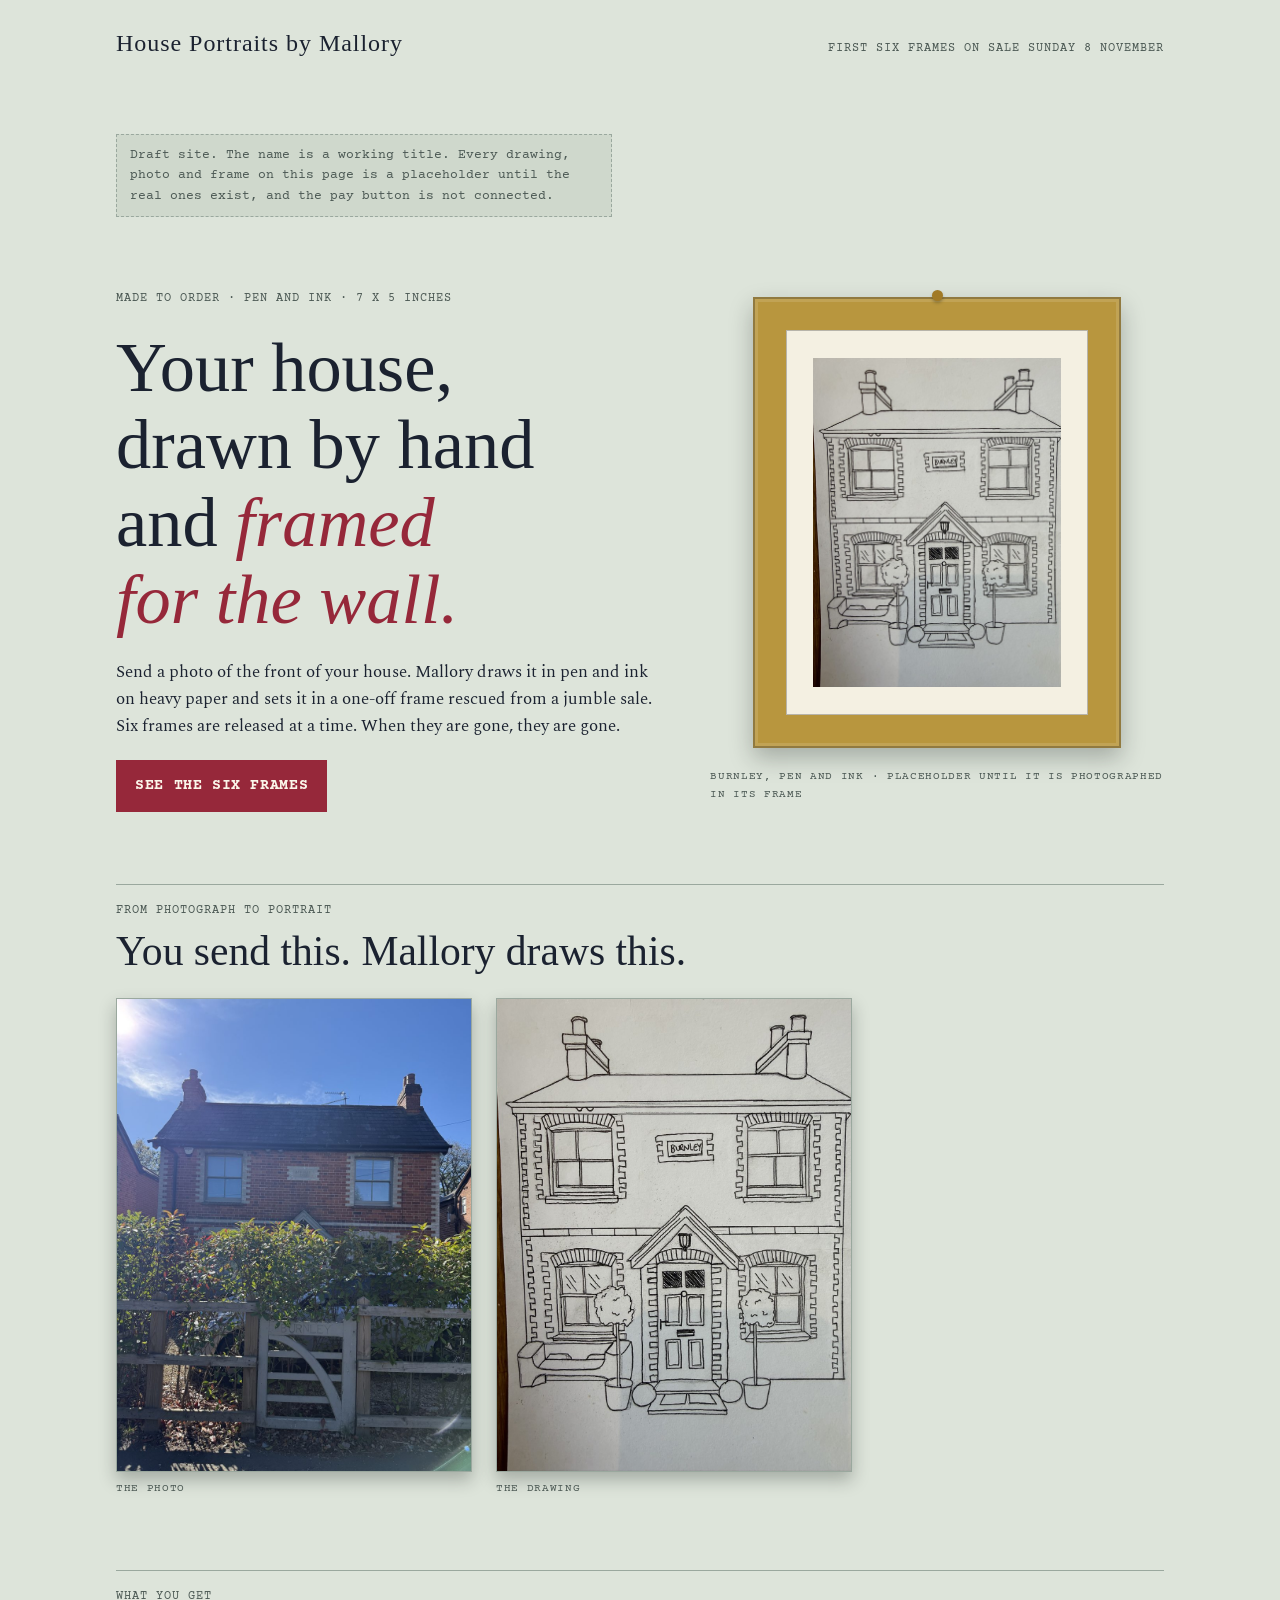
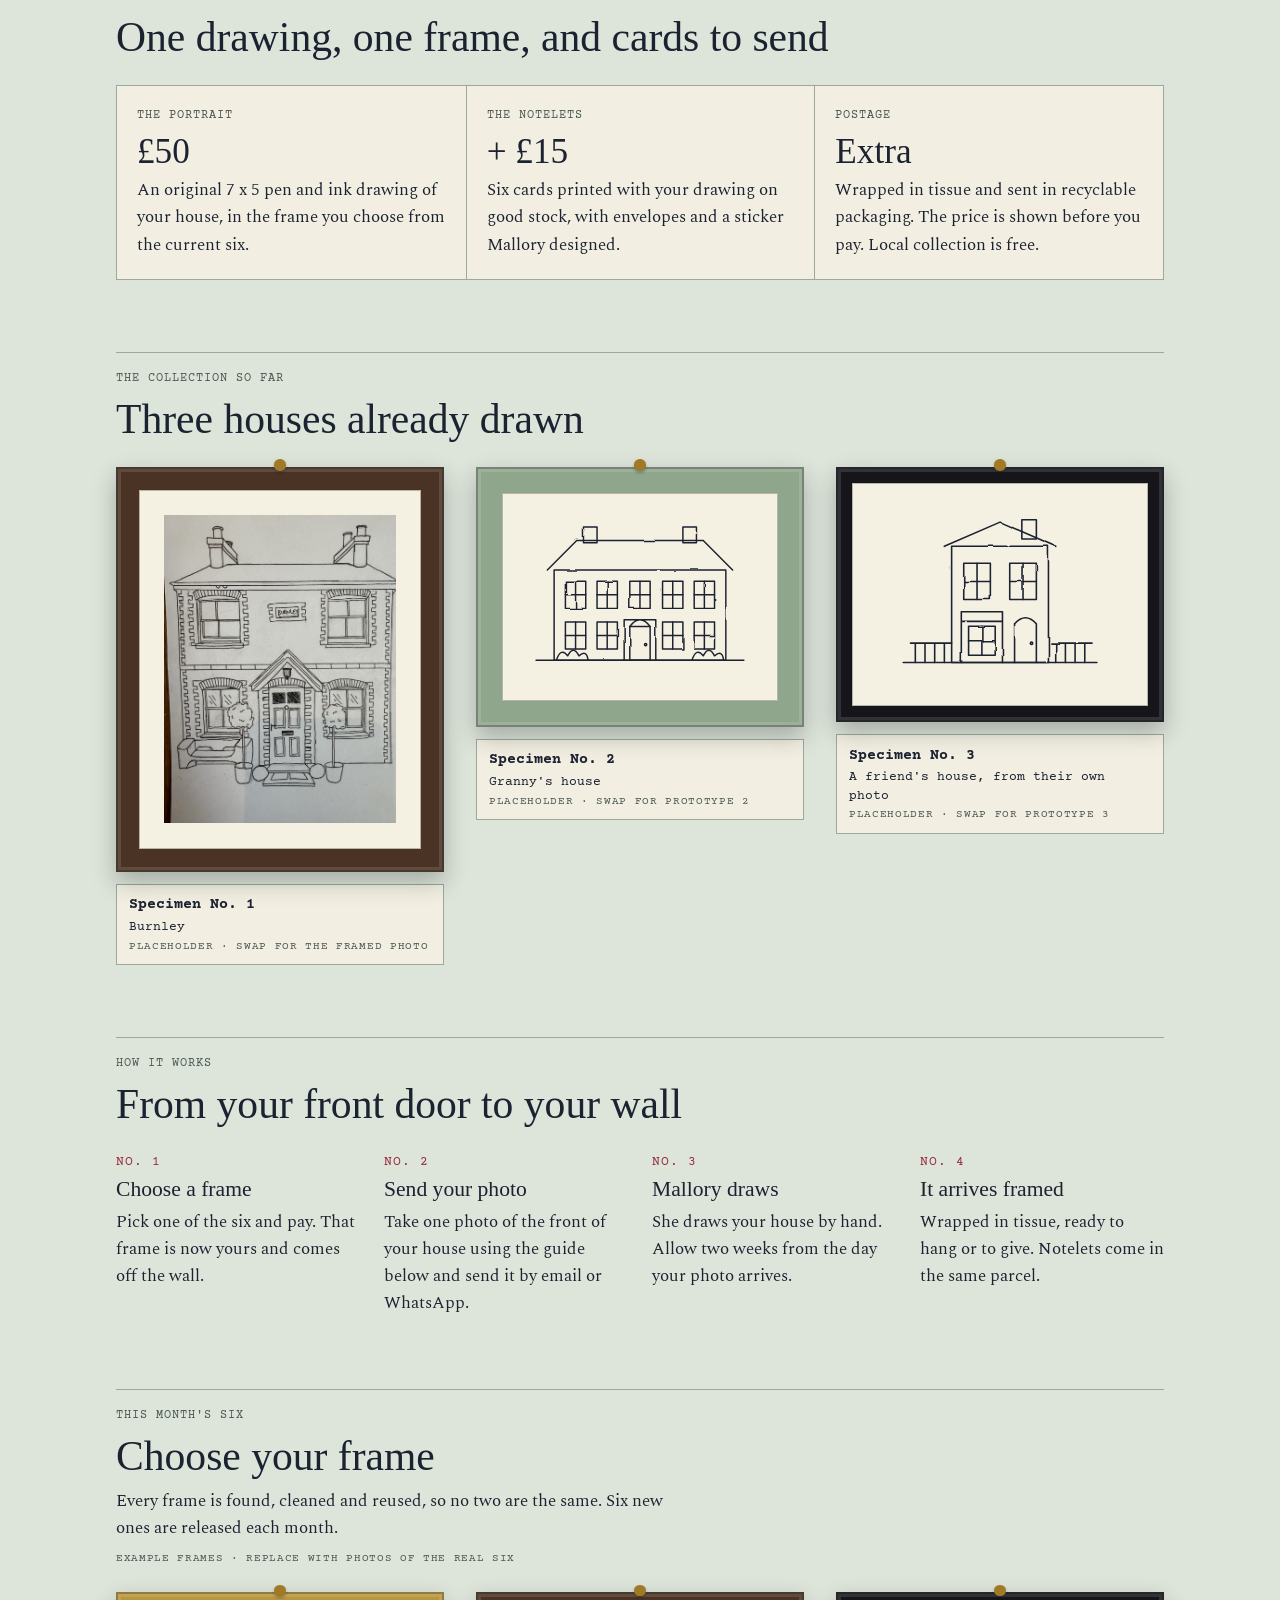
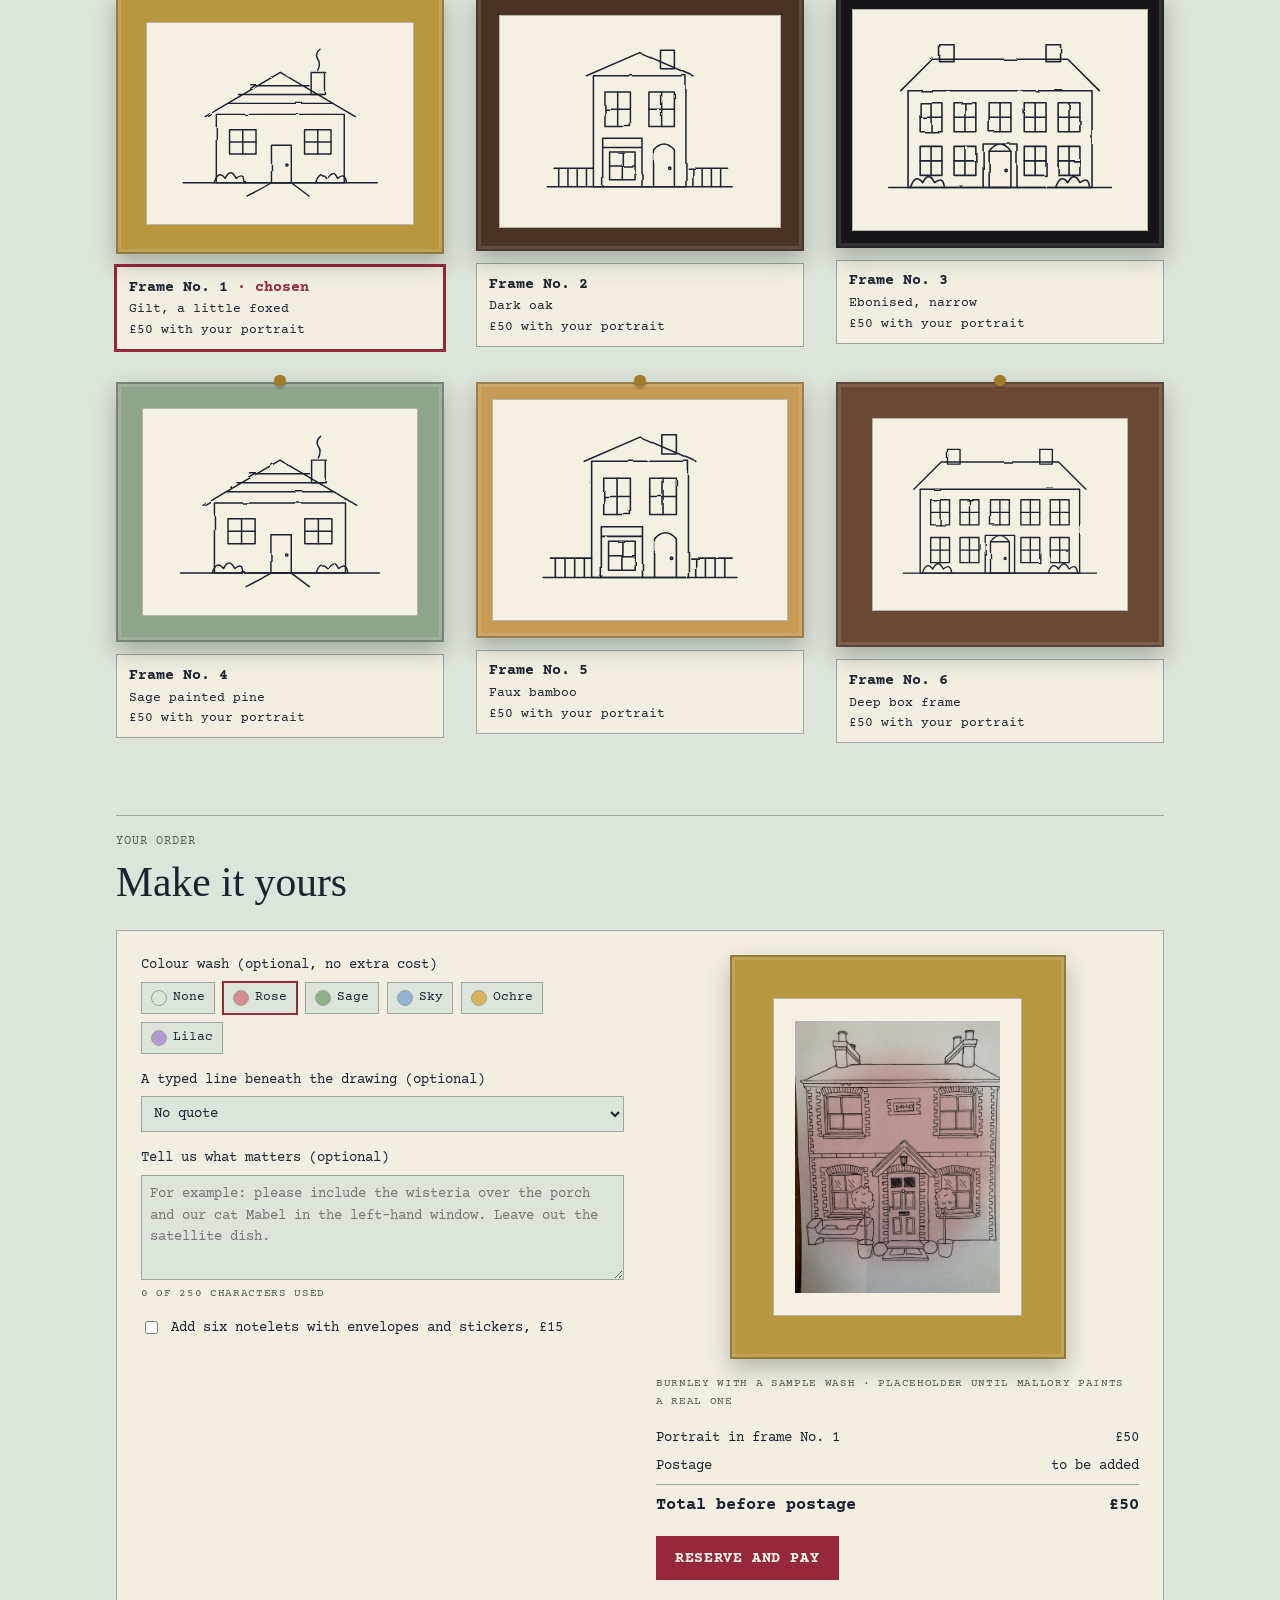
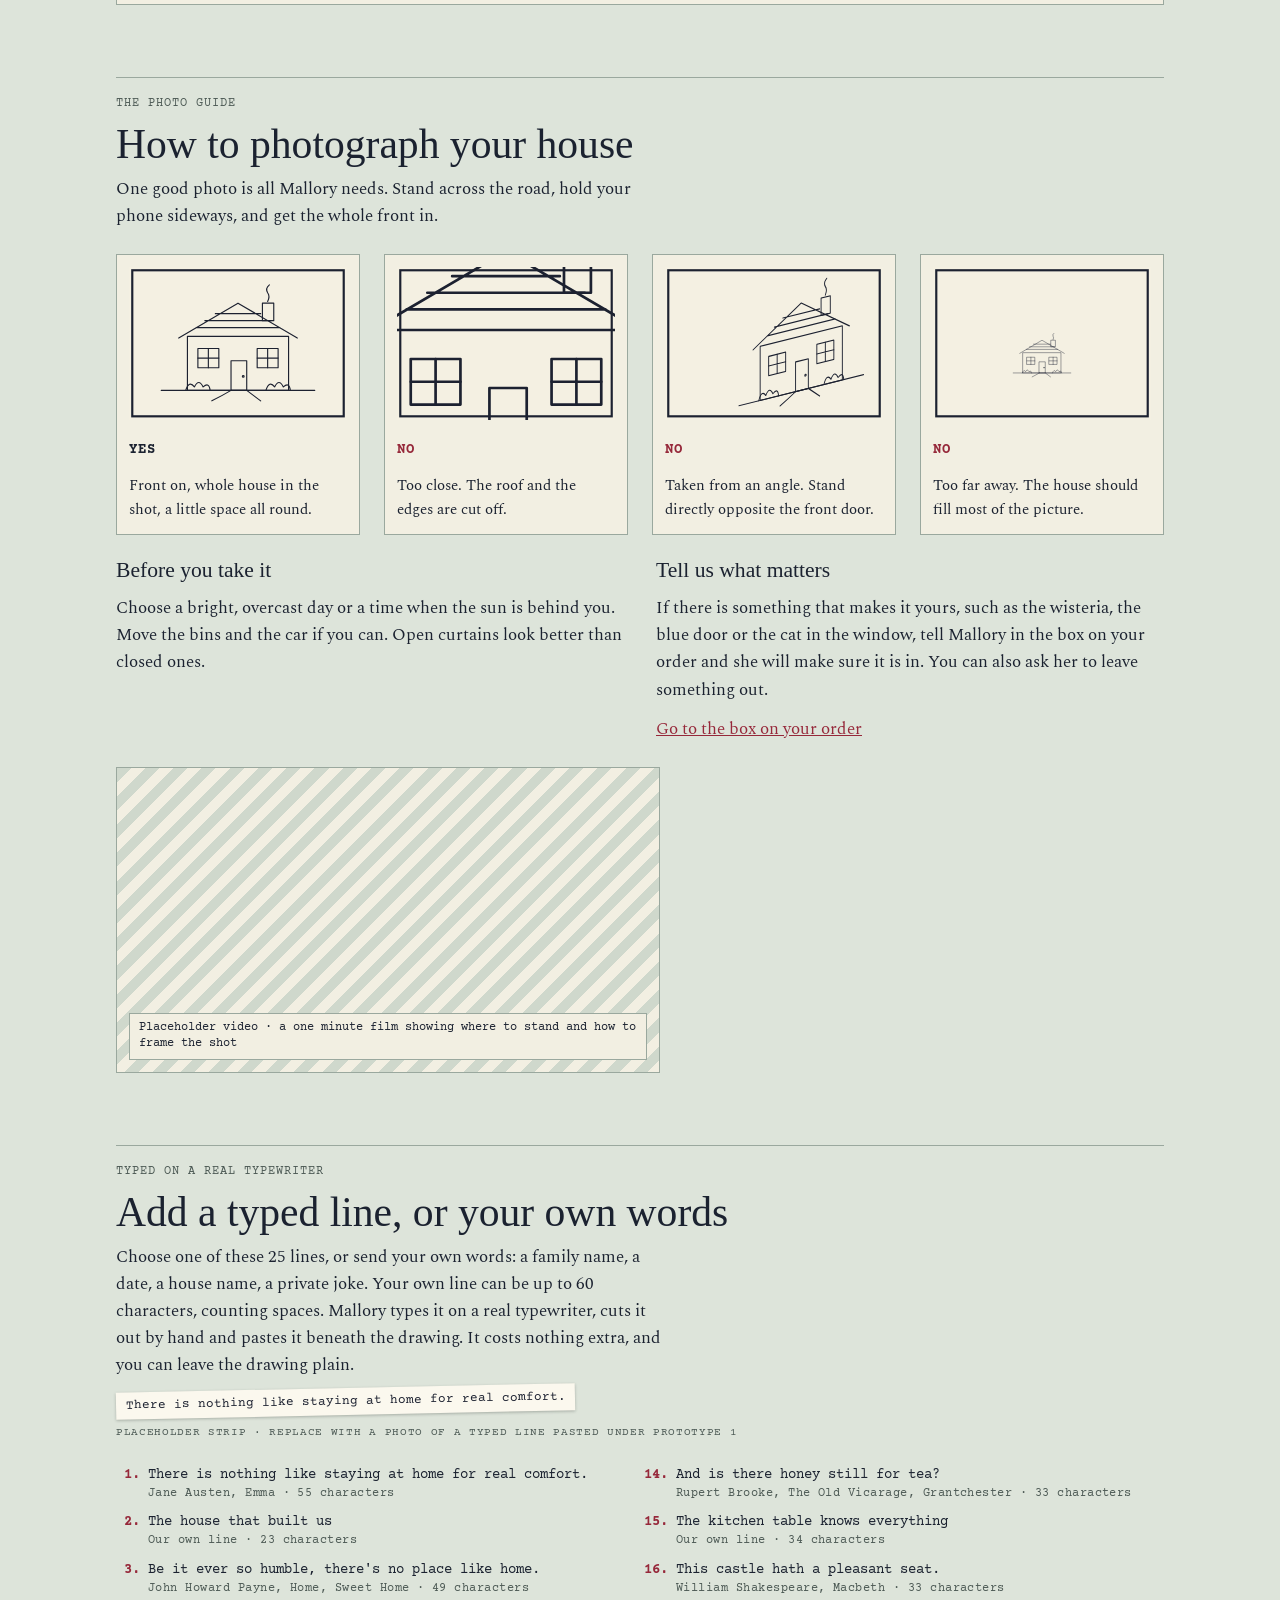
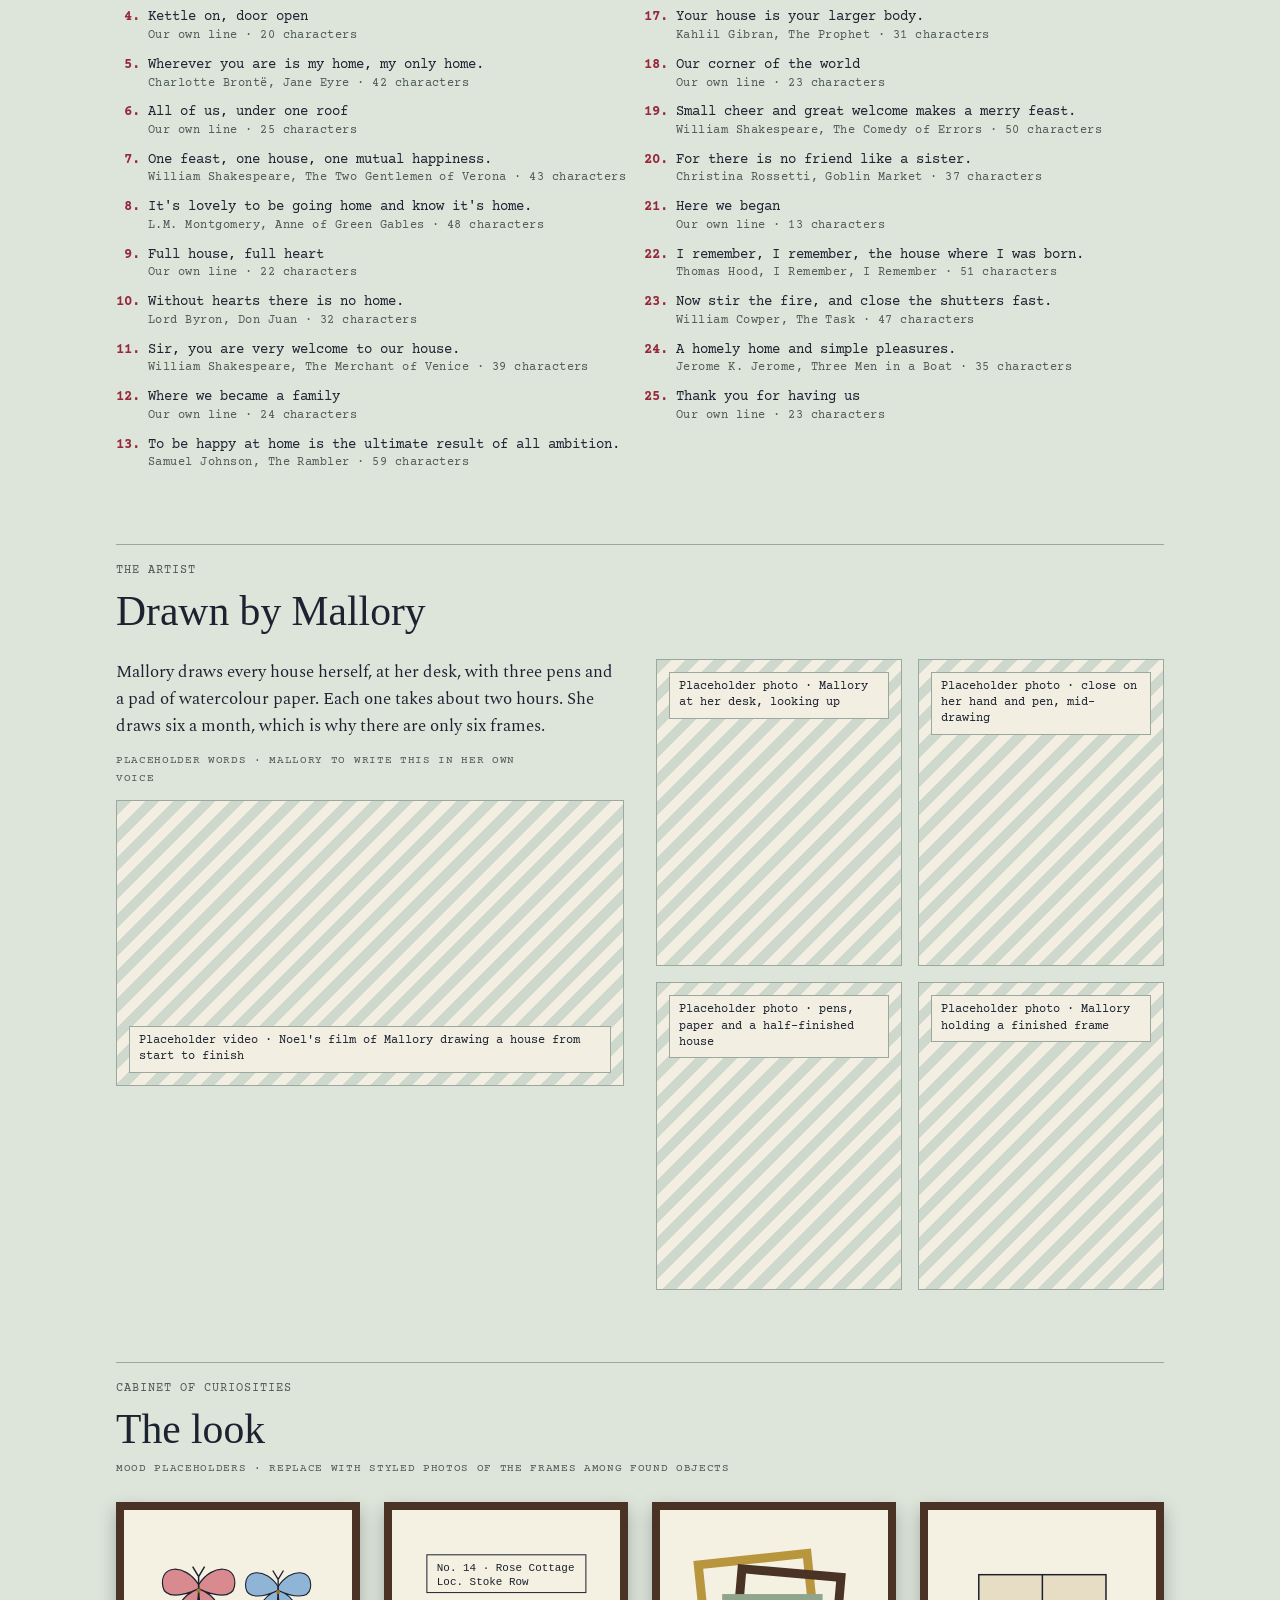
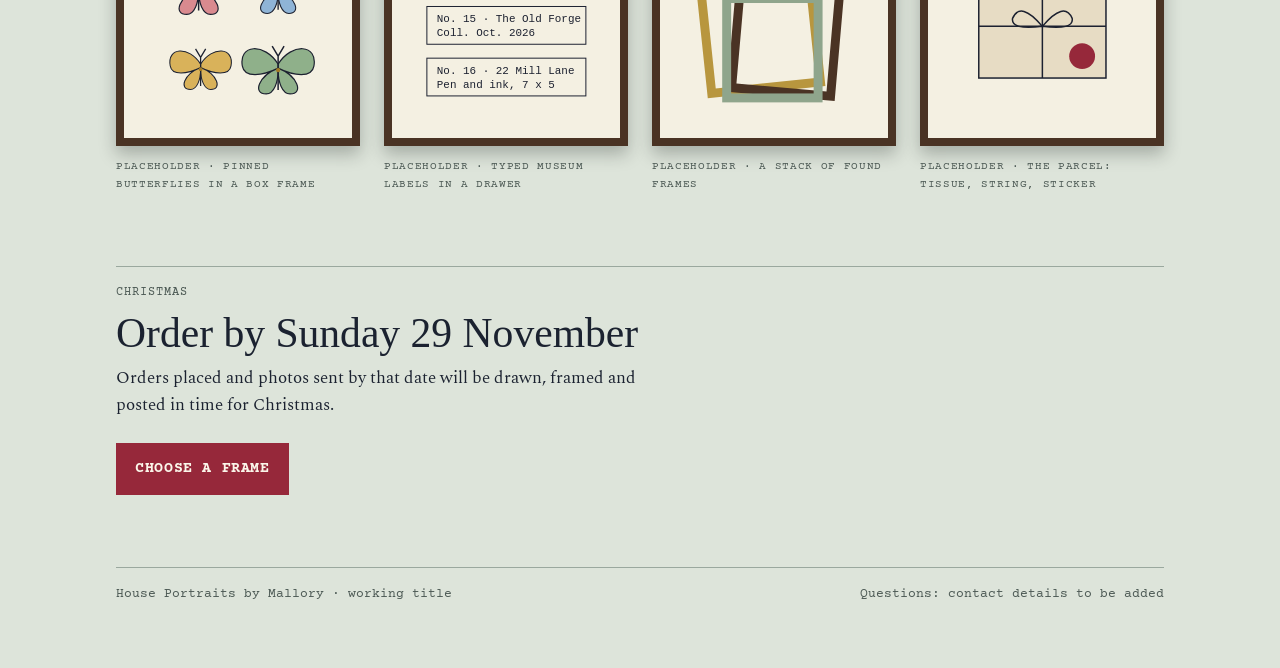
==== index.html @ 83270112 "Add draft House Portraits site Co-Authored-By: Claude Opus 5.5 <noreply@anthropic.com> Claude-Sessio" ====
<!doctype html>
<html lang="en-GB">
<head>
<meta charset="utf-8">
<meta name="viewport" content="width=device-width, initial-scale=1">
<style>body{margin:0}img{max-width:100%}[hidden]{display:none!important}</style>
<title>House Portraits by Mallory</title>
<link rel="stylesheet" href="https://fonts.googleapis.com/css2?family=IM+Fell+English:ital@0;1&family=IM+Fell+English+SC&family=Spectral:ital,wght@0,400;0,600;1,400&family=Courier+Prime:wght@400;700&display=swap">
<style>
/* Layout: a museum specimen drawer. Every object is pinned to the wall and carries a typed label. */
:root{
  --wall:#dde4da; --wall-2:#cfd8cc; --fg:#1b2230; --muted:#4d5a55; --rule:#9aa89e;
  --card:#f2efe2; --accent:#96283a; --on-accent:#fbf6ea; --brass:#a17a26;
  --paper:#f4f0e2; --strip:#fbf8ee; --ink:#1c2130; --shadow:rgba(20,30,25,.28);
  --gilt:#b8963e; --oak:#4a3324; --ebony:#16161a; --sage:#8fa58c; --bamboo:#c79a55; --box:#6b4a35;
  --display:"IM Fell English","Iowan Old Style",Georgia,serif;
  --caps:"IM Fell English SC","IM Fell English",Georgia,serif;
  --body:"Spectral",Georgia,"Times New Roman",serif;
  --label:"Courier Prime","Courier New",monospace;
}
@media (prefers-color-scheme:dark){:root:not([data-theme="light"]){
  --wall:#14201c; --wall-2:#1b2a25; --fg:#e8e4d6; --muted:#a9b5ab; --rule:#40524a;
  --card:#22302b; --accent:#e08a96; --on-accent:#1a1114; --brass:#d1a84e; --shadow:rgba(0,0,0,.55); color-scheme:dark}}
:root[data-theme="dark"]{
  --wall:#14201c; --wall-2:#1b2a25; --fg:#e8e4d6; --muted:#a9b5ab; --rule:#40524a;
  --card:#22302b; --accent:#e08a96; --on-accent:#1a1114; --brass:#d1a84e; --shadow:rgba(0,0,0,.55); color-scheme:dark}

*{box-sizing:border-box}
body{background:var(--wall);color:var(--fg);font-family:var(--body);font-size:1.0625rem;line-height:1.6}
.wrap{max-width:68rem;margin-inline:auto;padding-inline:1.25rem;padding-block:1.5rem 4rem;display:flex;flex-direction:column;gap:4.5rem}
h1,h2,h3{font-family:var(--display);font-weight:400;line-height:1.1;margin:0;text-wrap:balance}
h1{font-size:clamp(2.4rem,6.5vw,4.4rem)}
h2{font-size:clamp(1.8rem,4vw,2.6rem)}
h3{font-size:1.35rem}
p{margin:0;max-width:62ch}
a{color:var(--accent)}
.tag{font-family:var(--label);font-size:.78rem;letter-spacing:.08em;text-transform:uppercase;color:var(--muted)}
.sec{display:flex;flex-direction:column;gap:1.5rem}
.sec>header{display:flex;flex-direction:column;gap:.5rem;border-top:1px solid var(--rule);padding-top:1rem}

/* masthead */
.mast{display:flex;flex-wrap:wrap;justify-content:space-between;align-items:baseline;gap:.5rem 1.5rem}
.mast .name{font-family:var(--caps);font-size:1.5rem;letter-spacing:.04em}
.note{font-family:var(--label);font-size:.8rem;background:var(--wall-2);border:1px dashed var(--rule);padding:.6rem .8rem;color:var(--muted)}

/* hero */
.hero{display:grid;grid-template-columns:1.1fr .9fr;gap:2.5rem;align-items:center}
.hero>div{min-width:0;display:flex;flex-direction:column;gap:1.25rem}
.hero em{font-style:italic;color:var(--accent)}
.btn{font-family:var(--label);font-weight:700;font-size:.95rem;letter-spacing:.04em;text-transform:uppercase;text-decoration:none;
  background:var(--accent);color:var(--on-accent);border:0;padding:.85rem 1.2rem;cursor:pointer;align-self:flex-start;display:inline-block}
.btn:hover{filter:brightness(1.1)}
.btn:focus-visible,input:focus-visible,select:focus-visible,label:focus-within{outline:2px solid var(--brass);outline-offset:3px}

/* frames */
.frame{--fc:var(--oak);--fw:7%;background:var(--fc);padding:var(--fw);box-shadow:0 10px 22px var(--shadow),inset 0 0 0 2px rgba(0,0,0,.25),inset 0 0 0 5px rgba(255,255,255,.12);position:relative;max-width:100%}
.frame .mount{background:var(--paper);padding:9%;box-shadow:inset 0 0 0 1px rgba(0,0,0,.25)}
.frame svg,.frame img{display:block;width:100%;height:auto}
.pvframe{max-width:21rem;width:100%;margin-inline:auto}
.washbox{position:relative;overflow:hidden}
.wash{position:absolute;inset:14% 2% 12% 2%;border-radius:46% 54% 50% 50%/55% 48% 52% 45%;background:var(--c);opacity:.6;filter:blur(14px);mix-blend-mode:multiply;pointer-events:none}
.heroframe{max-width:23rem;width:100%;margin-inline:auto}
.pair{display:grid;grid-template-columns:1fr 1fr;gap:1.5rem;max-width:46rem}
.pair figure{margin:0;min-width:0;display:flex;flex-direction:column;gap:.5rem}
.pair img{display:block;width:100%;height:auto;border:1px solid var(--rule);box-shadow:0 8px 16px var(--shadow)}
.f-gilt{--fc:var(--gilt);--fw:9%}.f-oak{--fc:var(--oak)}.f-ebony{--fc:var(--ebony);--fw:5%}
.f-sage{--fc:var(--sage);--fw:8%}.f-bamboo{--fc:var(--bamboo);--fw:5%}.f-box{--fc:var(--box);--fw:11%}
.pinned{position:relative}
.pinned::before{content:"";position:absolute;top:-.45rem;left:50%;width:.7rem;height:.7rem;margin-left:-.35rem;border-radius:50%;background:var(--brass);box-shadow:0 2px 3px var(--shadow);z-index:2}
.ph{font-family:var(--label);font-size:.7rem;letter-spacing:.06em;text-transform:uppercase;color:var(--muted)}

/* specimen label */
.label{background:var(--card);border:1px solid var(--rule);padding:.6rem .75rem;font-family:var(--label);font-size:.82rem;line-height:1.4;display:flex;flex-direction:column;gap:.15rem}
.label b{font-size:.95rem}

.grid3{display:grid;grid-template-columns:repeat(3,1fr);gap:2rem}
.grid3>*,.grid2>*,.grid4>*{min-width:0;display:flex;flex-direction:column;gap:.75rem}
.grid2{display:grid;grid-template-columns:repeat(2,1fr);gap:2rem}
.grid4{display:grid;grid-template-columns:repeat(4,1fr);gap:1.5rem}

/* offer */
.offer{display:grid;grid-template-columns:repeat(3,1fr);gap:0;border:1px solid var(--rule);background:var(--card)}
.offer>div{padding:1.25rem;display:flex;flex-direction:column;gap:.5rem;min-width:0}
.offer>div+div{border-left:1px solid var(--rule)}
.price{font-family:var(--display);font-size:2.2rem;line-height:1}

/* steps */
.steps{list-style:none;margin:0;padding:0;display:grid;grid-template-columns:repeat(4,1fr);gap:1.5rem;counter-reset:s}
.steps li{counter-increment:s;display:flex;flex-direction:column;gap:.4rem;min-width:0}
.steps li::before{content:"No. " counter(s);font-family:var(--label);font-size:.8rem;letter-spacing:.08em;color:var(--accent);text-transform:uppercase}

/* frame picker */
.pick{cursor:pointer}
.pick input{position:absolute;opacity:0}
.pick .label{transition:border-color .15s}
.pick input:checked~.label{border-color:var(--accent);box-shadow:0 0 0 2px var(--accent)}
.pick input:checked~.label b::after{content:"  · chosen";color:var(--accent)}

/* order */
.order{background:var(--card);border:1px solid var(--rule);padding:1.5rem;display:grid;grid-template-columns:1fr 1fr;gap:1.5rem 2rem}
.order>div{min-width:0;display:flex;flex-direction:column;gap:1rem}
.field{display:flex;flex-direction:column;gap:.3rem;font-family:var(--label);font-size:.85rem}
.field textarea{resize:vertical;width:100%;line-height:1.4}
.field select,.field input[type=text],.field textarea{font:inherit;padding:.5rem;background:var(--wall);color:var(--fg);border:1px solid var(--rule);max-width:100%}
.check{display:flex;gap:.6rem;align-items:flex-start;font-family:var(--label);font-size:.85rem}
.sum{font-family:var(--label);font-size:.9rem;display:flex;flex-direction:column;gap:.35rem;font-variant-numeric:tabular-nums}
.sum div{display:flex;justify-content:space-between;gap:1rem}
.sum .tot{border-top:1px solid var(--rule);padding-top:.5rem;font-weight:700;font-size:1.05rem}
.sw{display:flex;flex-wrap:wrap;gap:.5rem}
.sw label{display:flex;align-items:center;gap:.4rem;font-family:var(--label);font-size:.8rem;border:1px solid var(--rule);padding:.3rem .55rem;cursor:pointer;background:var(--wall)}
.sw input{position:absolute;opacity:0}
.sw i{width:1rem;height:1rem;border-radius:50%;background:var(--c);border:1px solid var(--rule);display:block}
.sw label:has(input:checked){border-color:var(--accent);box-shadow:0 0 0 1px var(--accent)}

/* photo guide */
.shot{background:var(--card);border:1px solid var(--rule);padding:.75rem}
.shot svg{display:block;width:100%;height:auto;background:var(--paper)}
.yes{color:var(--fg)} .no{color:var(--accent)}
.shot .verdict{font-family:var(--label);font-weight:700;font-size:.85rem;text-transform:uppercase;letter-spacing:.06em;margin-top:.5rem}

/* placeholders for photos */
.photo{aspect-ratio:4/5;max-width:100%;border:1px solid var(--rule);display:flex;align-items:flex-end;padding:.75rem;
  background:repeating-linear-gradient(135deg,var(--wall-2) 0 10px,var(--card) 10px 20px)}
.photo.wide{aspect-ratio:16/9;width:100%;max-width:34rem}
.photo span{background:var(--card);border:1px solid var(--rule);padding:.4rem .55rem;font-family:var(--label);font-size:.75rem;line-height:1.35}
.mood{aspect-ratio:1;max-width:100%;background:var(--paper);border:8px solid var(--oak);box-shadow:0 8px 16px var(--shadow);display:flex;align-items:center;justify-content:center;padding:6%}
.mood svg{width:100%;height:100%}
.quotes{columns:2;column-gap:2.5rem}
.quotes{margin:0;padding-left:2rem}
.quotes li{break-inside:avoid;font-family:var(--label);font-size:.88rem;line-height:1.4;margin-bottom:.7rem}
.quotes li::marker{color:var(--accent);font-weight:700}
.quotes li span{display:block;color:var(--muted);font-size:.74rem;letter-spacing:.04em}
.strip{display:inline-block;max-width:100%;background:var(--strip);color:var(--ink);font-family:var(--label);font-size:.8rem;line-height:1.35;padding:.3rem .6rem;box-shadow:0 1px 3px var(--shadow);transform:rotate(-1.2deg)}
.mount .strip{font-size:.6rem;margin-top:.5rem;padding:.2rem .4rem}
.typed{display:flex;flex-direction:column;gap:.6rem;align-items:flex-start}
footer{border-top:1px solid var(--rule);padding-top:1rem;font-family:var(--label);font-size:.8rem;color:var(--muted);display:flex;flex-wrap:wrap;gap:.5rem 2rem;justify-content:space-between}

@media (max-width:820px){
  .hero,.order,.grid2{grid-template-columns:1fr}
  .grid3{grid-template-columns:repeat(2,1fr)} .grid4,.steps{grid-template-columns:repeat(2,1fr)}
  .offer{grid-template-columns:1fr}.offer>div+div{border-left:0;border-top:1px solid var(--rule)}
  .quotes{columns:1}
}
@media (max-width:460px){.grid3{grid-template-columns:1fr}.wrap{gap:3.5rem}}
</style>
</head>
<body>
<svg width="0" height="0" style="position:absolute" aria-hidden="true">
  <filter id="wob"><feTurbulence type="fractalNoise" baseFrequency=".04" numOctaves="2" seed="4"/><feDisplacementMap in="SourceGraphic" scale="2.2"/></filter>
  <filter id="blur"><feGaussianBlur stdDeviation="9"/></filter>
</svg>

<div class="wrap">

  <div class="mast">
    <span class="name">House Portraits by Mallory</span>
    <span class="tag">First six frames on sale Sunday 8 November</span>
  </div>

  <p class="note">Draft site. The name is a working title. Every drawing, photo and frame on this page is a placeholder until the real ones exist, and the pay button is not connected.</p>

  <section class="hero">
    <div>
      <span class="tag">Made to order · pen and ink · 7 x 5 inches</span>
      <h1>Your house, drawn by hand and <em>framed for the wall.</em></h1>
      <p>Send a photo of the front of your house. Mallory draws it in pen and ink on heavy paper and sets it in a one-off frame rescued from a jumble sale. Six frames are released at a time. When they are gone, they are gone.</p>
      <a class="btn" href="#frames">See the six frames</a>
    </div>
    <div>
      <div class="pinned heroframe"><div class="frame f-gilt"><div class="mount"><img src="burnley-drawing.jpg" alt="Pen and ink drawing of Burnley, a brick house with two chimneys, a porch and two bay trees in pots"></div></div></div>
      <span class="ph">Burnley, pen and ink · placeholder until it is photographed in its frame</span>
    </div>
  </section>

  <section class="sec">
    <header><span class="tag">From photograph to portrait</span><h2>You send this. Mallory draws this.</h2></header>
    <div class="pair">
      <figure><img src="burnley-photo.jpg" alt="Photograph of Burnley from the road, a red brick house behind a hedge and a wooden gate"><figcaption class="ph">The photo</figcaption></figure>
      <figure><img src="burnley-drawing.jpg" alt="The finished pen and ink drawing of Burnley"><figcaption class="ph">The drawing</figcaption></figure>
    </div>
  </section>

  <section class="sec">
    <header><span class="tag">What you get</span><h2>One drawing, one frame, and cards to send</h2></header>
    <div class="offer">
      <div><span class="tag">The portrait</span><span class="price">£50</span><p>An original 7 x 5 pen and ink drawing of your house, in the frame you choose from the current six.</p></div>
      <div><span class="tag">The notelets</span><span class="price">+ £15</span><p>Six cards printed with your drawing on good stock, with envelopes and a sticker Mallory designed.</p></div>
      <div><span class="tag">Postage</span><span class="price">Extra</span><p>Wrapped in tissue and sent in recyclable packaging. The price is shown before you pay. Local collection is free.</p></div>
    </div>
  </section>

  <section class="sec">
    <header><span class="tag">The collection so far</span><h2>Three houses already drawn</h2></header>
    <div class="grid3">
      <div><div class="pinned"><div class="frame f-oak"><div class="mount"><img src="burnley-drawing.jpg" alt="Pen and ink drawing of Burnley"></div></div></div>
        <div class="label"><b>Specimen No. 1</b><span>Burnley</span><span class="ph">Placeholder · swap for the framed photo</span></div></div>
      <div><div class="pinned"><div class="frame f-sage"><div class="mount" data-house="3"></div></div></div>
        <div class="label"><b>Specimen No. 2</b><span>Granny's house</span><span class="ph">Placeholder · swap for prototype 2</span></div></div>
      <div><div class="pinned"><div class="frame f-ebony"><div class="mount" data-house="2"></div></div></div>
        <div class="label"><b>Specimen No. 3</b><span>A friend's house, from their own photo</span><span class="ph">Placeholder · swap for prototype 3</span></div></div>
    </div>
  </section>

  <section class="sec">
    <header><span class="tag">How it works</span><h2>From your front door to your wall</h2></header>
    <ol class="steps">
      <li><h3>Choose a frame</h3><p>Pick one of the six and pay. That frame is now yours and comes off the wall.</p></li>
      <li><h3>Send your photo</h3><p>Take one photo of the front of your house using the guide below and send it by email or WhatsApp.</p></li>
      <li><h3>Mallory draws</h3><p>She draws your house by hand. Allow two weeks from the day your photo arrives.</p></li>
      <li><h3>It arrives framed</h3><p>Wrapped in tissue, ready to hang or to give. Notelets come in the same parcel.</p></li>
    </ol>
  </section>

  <section class="sec" id="frames">
    <header><span class="tag">This month's six</span><h2>Choose your frame</h2>
      <p>Every frame is found, cleaned and reused, so no two are the same. Six new ones are released each month.</p>
      <span class="ph">Example frames · replace with photos of the real six</span></header>
    <div class="grid3" id="frameGrid"></div>
  </section>

  <section class="sec" id="order">
    <header><span class="tag">Your order</span><h2>Make it yours</h2></header>
    <div class="order">
      <div>
        <div class="field"><span>Colour wash (optional, no extra cost)</span>
          <div class="sw" id="washes"></div></div>
        <label class="field" for="quote">A typed line beneath the drawing (optional)
          <select id="quote"><option value="">No quote</option></select></label>
        <label class="field" for="own" id="ownField" hidden>Your own words
          <input type="text" id="own" placeholder="For example: Rose Cottage, ours since 2009">
          <span class="ph" id="ownCount"></span></label>
        <label class="field" for="matters" id="mattersField">Tell us what matters (optional)
          <textarea id="matters" rows="4" maxlength="250" placeholder="For example: please include the wisteria over the porch and our cat Mabel in the left-hand window. Leave out the satellite dish."></textarea>
          <span class="ph" id="mattersCount"></span></label>
        <label class="check" for="notelets"><input type="checkbox" id="notelets"> <span>Add six notelets with envelopes and stickers, £15</span></label>
      </div>
      <div>
        <div class="frame pvframe" id="pvFrame"><div class="mount" id="pv"></div></div>
        <span class="ph">Burnley with a sample wash · placeholder until Mallory paints a real one</span>
        <div class="sum">
          <div><span id="sFrame">Portrait in frame No. 1</span><span>£50</span></div>
          <div id="sMatters" hidden><span>Your note for Mallory</span><span>included</span></div>
          <div id="sQuote" hidden><span>Typed line</span><span>included</span></div>
          <div id="sNote" hidden><span>Six notelets</span><span>£15</span></div>
          <div><span>Postage</span><span>to be added</span></div>
          <div class="tot"><span>Total before postage</span><span id="sTot">£50</span></div>
        </div>
        <button class="btn" id="pay" type="button">Reserve and pay</button>
        <p class="ph" id="payMsg" hidden>Payment is not connected yet. This button will open the Stripe payment page for the chosen frame.</p>
      </div>
    </div>
  </section>

  <section class="sec" id="guide">
    <header><span class="tag">The photo guide</span><h2>How to photograph your house</h2>
      <p>One good photo is all Mallory needs. Stand across the road, hold your phone sideways, and get the whole front in.</p></header>
    <div class="grid4" id="shots"></div>
    <div class="grid2">
      <div><h3>Before you take it</h3>
        <p>Choose a bright, overcast day or a time when the sun is behind you. Move the bins and the car if you can. Open curtains look better than closed ones.</p></div>
      <div><h3>Tell us what matters</h3>
        <p>If there is something that makes it yours, such as the wisteria, the blue door or the cat in the window, tell Mallory in the box on your order and she will make sure it is in. You can also ask her to leave something out.</p>
        <a href="#mattersField">Go to the box on your order</a></div>
    </div>
    <div class="photo wide"><span>Placeholder video · a one minute film showing where to stand and how to frame the shot</span></div>
  </section>

  <section class="sec">
    <header><span class="tag">Typed on a real typewriter</span><h2>Add a typed line, or your own words</h2>
      <p>Choose one of these 25 lines, or send your own words: a family name, a date, a house name, a private joke. Your own line can be up to 60 characters, counting spaces. Mallory types it on a real typewriter, cuts it out by hand and pastes it beneath the drawing. It costs nothing extra, and you can leave the drawing plain.</p>
      <div class="typed"><span class="strip">There is nothing like staying at home for real comfort.</span>
      <span class="ph">Placeholder strip · replace with a photo of a typed line pasted under prototype 1</span></div></header>
    <ol class="quotes" id="quoteList"></ol>
  </section>

  <section class="sec">
    <header><span class="tag">The artist</span><h2>Drawn by Mallory</h2></header>
    <div class="grid2">
      <div>
        <p>Mallory draws every house herself, at her desk, with three pens and a pad of watercolour paper. Each one takes about two hours. She draws six a month, which is why there are only six frames.</p>
        <p class="ph">Placeholder words · Mallory to write this in her own voice</p>
        <div class="photo wide"><span>Placeholder video · Noel's film of Mallory drawing a house from start to finish</span></div>
      </div>
      <div class="grid2" style="gap:1rem">
        <div class="photo"><span>Placeholder photo · Mallory at her desk, looking up</span></div>
        <div class="photo"><span>Placeholder photo · close on her hand and pen, mid-drawing</span></div>
        <div class="photo"><span>Placeholder photo · pens, paper and a half-finished house</span></div>
        <div class="photo"><span>Placeholder photo · Mallory holding a finished frame</span></div>
      </div>
    </div>
  </section>

  <section class="sec">
    <header><span class="tag">Cabinet of curiosities</span><h2>The look</h2>
      <span class="ph">Mood placeholders · replace with styled photos of the frames among found objects</span></header>
    <div class="grid4" id="mood"></div>
  </section>

  <section class="sec">
    <header><span class="tag">Christmas</span><h2>Order by Sunday 29 November</h2>
      <p>Orders placed and photos sent by that date will be drawn, framed and posted in time for Christmas.</p></header>
    <a class="btn" href="#frames">Choose a frame</a>
  </section>

  <footer><span>House Portraits by Mallory · working title</span><span>Questions: contact details to be added</span></footer>
</div>

<script>
(function(){
  var S='fill="none" stroke="#1c2130" stroke-width="1.3" stroke-linecap="round" stroke-linejoin="round"';
  function win(x,y,w,h){return '<rect x="'+x+'" y="'+y+'" width="'+w+'" height="'+h+'"/><path d="M'+x+' '+(y+h/2)+'h'+w+'M'+(x+w/2)+' '+y+'v'+h+'"/>';}
  function bush(x,y){return '<path d="M'+x+' '+y+'q4-12 10-4q5-10 10 0q7-6 8 4"/>';}
  var H={
    1:'<path d="M12 124H188"/><rect x="42" y="62" width="116" height="62"/><path d="M32 64L100 24L168 64M52 52h96M62 44h76M74 36h52"/><rect x="128" y="24" width="13" height="20"/><path d="M134 22q3-6 0-10q-3-5 2-9"/><rect x="92" y="90" width="18" height="34"/><circle cx="106" cy="108" r="1"/>'+win(54,76,24,22)+win(122,76,24,22)+bush(40,124)+bush(132,124)+'<path d="M92 124q-10 6-22 12M110 124q8 6 16 12"/>',
    2:'<path d="M20 126H180"/><rect x="60" y="30" width="80" height="96"/><path d="M54 30L100 10L146 30"/><rect x="118" y="8" width="12" height="16"/><path d="M68 126V84h34v42M68 92h34"/>'+win(74,96,22,24)+win(70,44,22,30)+win(108,44,22,30)+'<path d="M112 126V94q9-10 18 0v32"/><circle cx="126" cy="110" r="1"/><path d="M30 126v-16M38 126v-16M46 126v-16M54 126v-16M26 110h34M146 126v-16M154 126v-16M162 126v-16M170 126v-16M142 110h34"/>',
    3:'<path d="M8 126H192"/><rect x="24" y="46" width="152" height="80"/><path d="M18 46L44 20H156L182 46"/><rect x="50" y="8" width="12" height="14"/><rect x="138" y="8" width="12" height="14"/>'+win(34,56,18,24)+win(62,56,18,24)+win(91,56,18,24)+win(120,56,18,24)+win(148,56,18,24)+win(34,92,18,24)+win(62,92,18,24)+win(120,92,18,24)+win(148,92,18,24)+'<rect x="91" y="96" width="18" height="30"/><path d="M91 96q9-12 18 0M86 126V90h28v36"/><circle cx="105" cy="112" r="1"/>'+bush(26,126)+bush(146,126)
  };
  function house(n,wash){
    return '<svg viewBox="0 0 200 140" role="img" aria-label="Placeholder pen and ink drawing of a house">'+
      (wash?'<ellipse class="w" cx="100" cy="84" rx="78" ry="42" fill="none" filter="url(#blur)" opacity=".55"/>':'')+
      '<g '+S+' filter="url(#wob)">'+H[n]+'</g></svg>';
  }
  document.querySelectorAll('[data-house]').forEach(function(el){el.innerHTML=house(el.dataset.house,el.hasAttribute('data-wash'));});

  var frames=[['gilt','Gilt, a little foxed'],['oak','Dark oak'],['ebony','Ebonised, narrow'],['sage','Sage painted pine'],['bamboo','Faux bamboo'],['box','Deep box frame']];
  var grid=document.getElementById('frameGrid');
  grid.innerHTML=frames.map(function(f,i){
    return '<label class="pick"><input type="radio" name="frame" id="frame'+(i+1)+'" value="'+i+'"'+(i===0?' checked':'')+'>'+
      '<div class="pinned"><div class="frame f-'+f[0]+'"><div class="mount">'+house(i%3+1)+'</div></div></div>'+
      '<div class="label"><b>Frame No. '+(i+1)+'</b><span>'+f[1]+'</span><span>£50 with your portrait</span></div></label>';
  }).join('');

  var washes=[['None',''],['Rose','#d98a8f'],['Sage','#8fb08a'],['Sky','#8fb4d6'],['Ochre','#d9b25a'],['Lilac','#b39ad0']];
  document.getElementById('washes').innerHTML=washes.map(function(w,i){
    return '<label style="--c:'+(w[1]||'transparent')+'"><input type="radio" name="wash" id="wash'+i+'" value="'+w[1]+'"'+(i===1?' checked':'')+'><i></i>'+w[0]+'</label>';
  }).join('');

  var QL=[["There is nothing like staying at home for real comfort.", "Jane Austen, Emma"], ["The house that built us", ""], ["Be it ever so humble, there's no place like home.", "John Howard Payne, Home, Sweet Home"], ["Kettle on, door open", ""], ["Wherever you are is my home, my only home.", "Charlotte Brontë, Jane Eyre"], ["All of us, under one roof", ""], ["One feast, one house, one mutual happiness.", "William Shakespeare, The Two Gentlemen of Verona"], ["It's lovely to be going home and know it's home.", "L.M. Montgomery, Anne of Green Gables"], ["Full house, full heart", ""], ["Without hearts there is no home.", "Lord Byron, Don Juan"], ["Sir, you are very welcome to our house.", "William Shakespeare, The Merchant of Venice"], ["Where we became a family", ""], ["To be happy at home is the ultimate result of all ambition.", "Samuel Johnson, The Rambler"], ["And is there honey still for tea?", "Rupert Brooke, The Old Vicarage, Grantchester"], ["The kitchen table knows everything", ""], ["This castle hath a pleasant seat.", "William Shakespeare, Macbeth"], ["Your house is your larger body.", "Kahlil Gibran, The Prophet"], ["Our corner of the world", ""], ["Small cheer and great welcome makes a merry feast.", "William Shakespeare, The Comedy of Errors"], ["For there is no friend like a sister.", "Christina Rossetti, Goblin Market"], ["Here we began", ""], ["I remember, I remember, the house where I was born.", "Thomas Hood, I Remember, I Remember"], ["Now stir the fire, and close the shutters fast.", "William Cowper, The Task"], ["A homely home and simple pleasures.", "Jerome K. Jerome, Three Men in a Boat"], ["Thank you for having us", ""]], LIMIT=60;
  var quotes=QL.map(function(q){return q[0];});
  var qs=document.getElementById('quote');
  document.getElementById('quoteList').innerHTML=QL.map(function(q,i){
    var o=document.createElement('option');o.value=i;o.textContent=(i+1)+'. '+q[0];qs.appendChild(o);
    return '<li>'+q[0]+'<span>'+(q[1]||'Our own line')+' · '+q[0].length+' characters</span></li>';
  }).join('');
  var oo=document.createElement('option');oo.value='own';oo.textContent='My own words (up to '+LIMIT+' characters)';qs.appendChild(oo);
  var own=document.getElementById('own');own.maxLength=LIMIT;
  own.addEventListener('input',update);
  var matters=document.getElementById('matters');matters.addEventListener('input',update);

  function update(){
    var fi=+document.querySelector('input[name=frame]:checked').value;
    var wash=document.querySelector('input[name=wash]:checked').value;
    var n=document.getElementById('notelets').checked;
    document.querySelectorAll('ellipse.w').forEach(function(e){e.setAttribute('fill',wash||'none');});
    document.getElementById('pvFrame').className='frame pvframe f-'+frames[fi][0];
    document.getElementById('pv').innerHTML='<div class="washbox"><img src="burnley-drawing.jpg" alt="Pen and ink drawing of Burnley with a colour wash behind the house">'+(wash?'<i class="wash" style="--c:'+wash+'"></i>':'')+'</div>';
    var qv=qs.value;
    var isOwn=qv==='own';
    document.getElementById('ownField').hidden=!isOwn;
    document.getElementById('mattersCount').textContent=matters.value.length+' of 250 characters used';
    document.getElementById('sMatters').hidden=!matters.value.trim();
    document.getElementById('ownCount').textContent=own.value.length+' of '+LIMIT+' characters used';
    var line=isOwn?own.value:(qv!==''?quotes[+qv]:'');
    if(line){var st=document.createElement('div');st.className='strip';st.textContent=line;document.getElementById('pv').appendChild(st);}
    document.getElementById('sQuote').hidden=qv==='';
    document.getElementById('sFrame').textContent='Portrait in frame No. '+(fi+1);
    document.getElementById('sNote').hidden=!n;
    document.getElementById('sTot').textContent='£'+(50+(n?15:0));
  }
  document.addEventListener('change',update);update();
  document.getElementById('pay').addEventListener('click',function(){document.getElementById('payMsg').hidden=false;});

  // photo guide diagrams: a phone viewfinder with the house placed well or badly
  function shot(t,ok,text){
    return '<div class="shot"><svg viewBox="0 0 200 140" role="img" aria-label="'+text+'"><g transform="'+t+'"><g '+S+'>'+H[1]+'</g></g>'+
      '<rect x="3" y="3" width="194" height="134" fill="none" stroke="#1c2130" stroke-width="2"/></svg>'+
      '<div class="verdict '+(ok?'yes':'no')+'">'+(ok?'Yes':'No')+'</div><p style="font-size:.95rem">'+text+'</p></div>';
  }
  document.getElementById('shots').innerHTML=
    shot('translate(20 14) scale(.8)',true,'Front on, whole house in the shot, a little space all round.')+
    shot('translate(-90 -60) scale(1.9)',false,'Too close. The roof and the edges are cut off.')+
    shot('translate(60 30) skewY(-14) scale(.65 .8)',false,'Taken from an angle. Stand directly opposite the front door.')+
    shot('translate(70 60) scale(.3)',false,'Too far away. The house should fill most of the picture.');

  var bf='<g transform="translate(@x @y) scale(@z)"><path d="M0 0C-14-22-40-20-36 2C-34 14-16 12 0 4C-20 12-26 30-12 30C-4 30 0 18 0 6Z M0 0C14-22 40-20 36 2C34 14 16 12 0 4C20 12 26 30 12 30C4 30 0 18 0 6Z" fill="@c" stroke="#1c2130" stroke-width="1.2"/><path d="M0-8V26M0-8l-6-10M0-8l6-10" stroke="#1c2130" stroke-width="1.5" fill="none"/><circle cx="0" cy="6" r="2.2" fill="#a17a26"/></g>';
  function b(x,y,z,c){return bf.replace('@x',x).replace('@y',y).replace('@z',z).replace('@c',c);}
  var tiles=[
    ['Pinned butterflies in a box frame','<svg viewBox="0 0 200 200">'+b(60,60,1,'#d98a8f')+b(140,62,.9,'#8fb4d6')+b(62,140,.85,'#d9b25a')+b(140,140,1,'#8fb08a')+'</svg>'],
    ['Typed museum labels in a drawer','<svg viewBox="0 0 200 200" font-family="Courier New,monospace" font-size="11" fill="#1c2130"><g fill="none" stroke="#1c2130"><rect x="20" y="30" width="160" height="38"/><rect x="20" y="82" width="160" height="38"/><rect x="20" y="134" width="160" height="38"/></g><text x="30" y="46">No. 14 · Rose Cottage</text><text x="30" y="60">Loc. Stoke Row</text><text x="30" y="98">No. 15 · The Old Forge</text><text x="30" y="112">Coll. Oct. 2026</text><text x="30" y="150">No. 16 · 22 Mill Lane</text><text x="30" y="164">Pen and ink, 7 x 5</text></svg>'],
    ['A stack of found frames','<svg viewBox="0 0 200 200" fill="none" stroke-width="9"><rect x="30" y="34" width="110" height="130" stroke="#b8963e" transform="rotate(-6 85 100)"/><rect x="62" y="48" width="100" height="120" stroke="#4a3324" transform="rotate(5 110 108)"/><rect x="52" y="74" width="92" height="100" stroke="#8fa58c"/></svg>'],
    ['The parcel: tissue, string, sticker','<svg viewBox="0 0 200 200" fill="none" stroke="#1c2130" stroke-width="1.5"><rect x="36" y="50" width="128" height="104" fill="#e7dcc4"/><path d="M100 50V154M36 102H164"/><path d="M100 102q-22-26-30-8q-2 12 30 8q22-26 30-8q2 12-30 8"/><circle cx="140" cy="132" r="13" fill="#96283a" stroke="none"/></svg>']
  ];
  document.getElementById('mood').innerHTML=tiles.map(function(t){return '<div><div class="mood">'+t[1]+'</div><span class="ph">Placeholder · '+t[0]+'</span></div>';}).join('');
})();
</script>
</body>
</html>
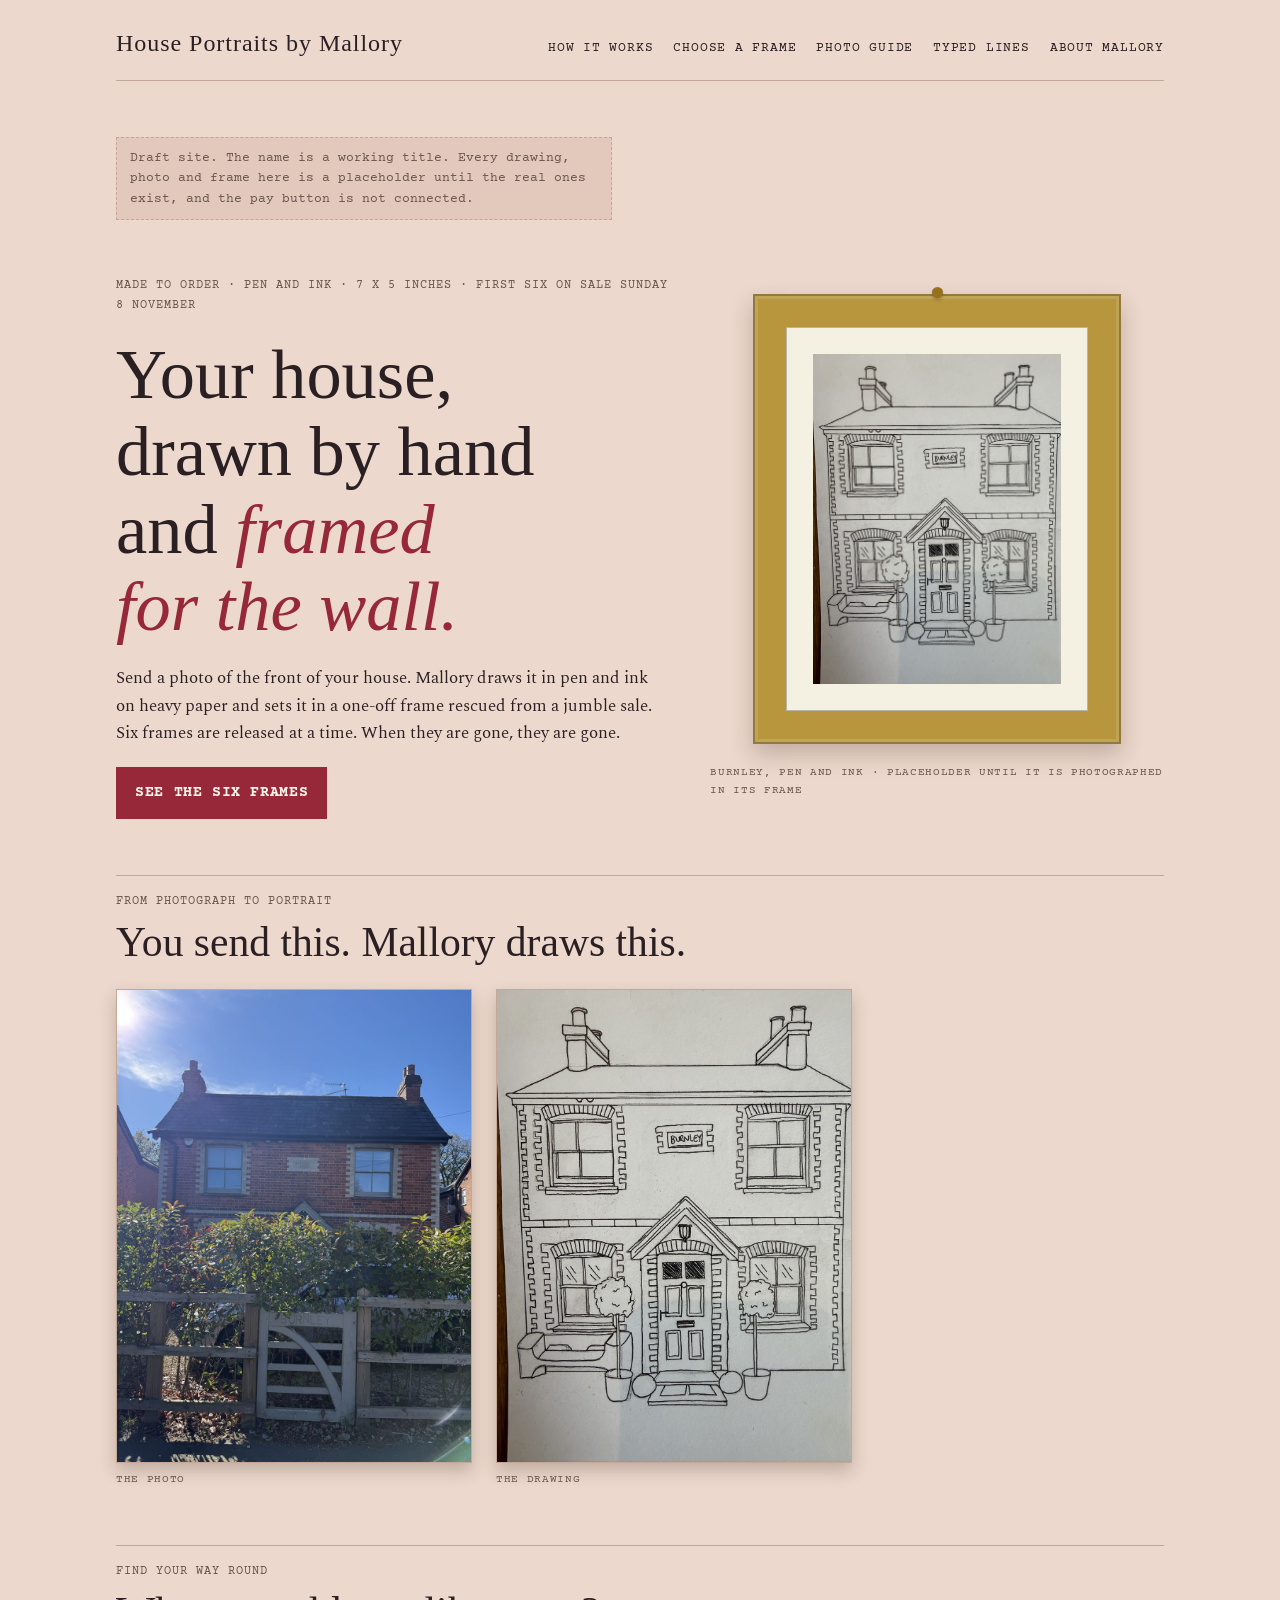
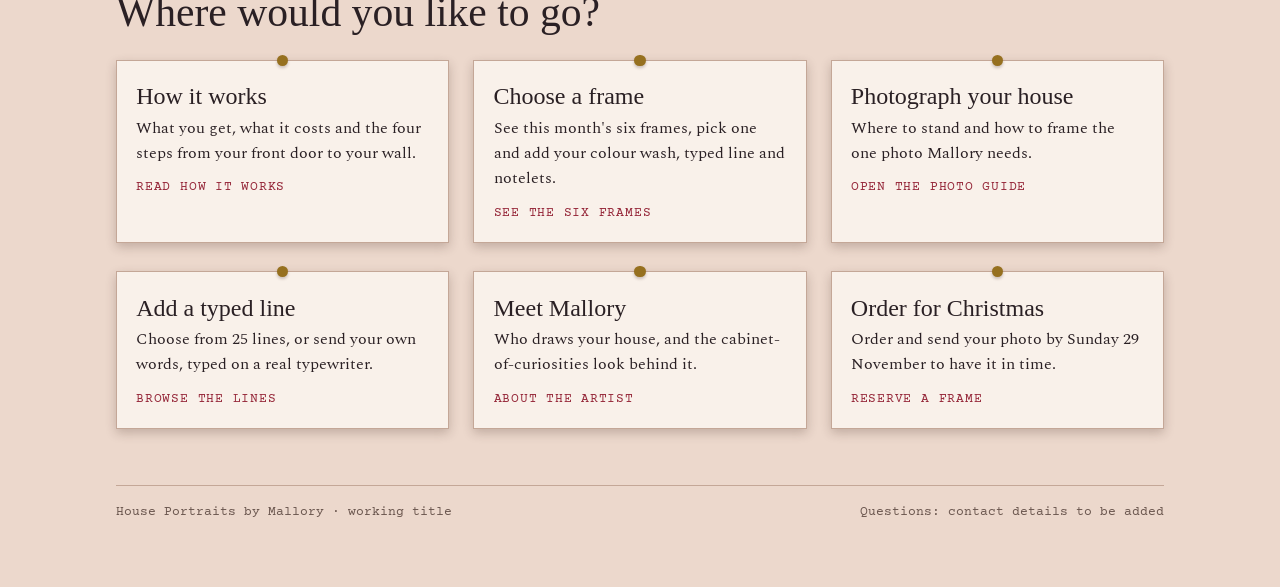
==== commit 03a65073: "Split site into pages with front-page menu; blush beige background Co-Authored-By: Claude Opus 5.5 <" ====
--- a/index.html
+++ b/index.html
@@ -3,146 +3,10 @@
 <head>
 <meta charset="utf-8">
 <meta name="viewport" content="width=device-width, initial-scale=1">
-<style>body{margin:0}img{max-width:100%}[hidden]{display:none!important}</style>
 <title>House Portraits by Mallory</title>
 <link rel="stylesheet" href="https://fonts.googleapis.com/css2?family=IM+Fell+English:ital@0;1&family=IM+Fell+English+SC&family=Spectral:ital,wght@0,400;0,600;1,400&family=Courier+Prime:wght@400;700&display=swap">
-<style>
-/* Layout: a museum specimen drawer. Every object is pinned to the wall and carries a typed label. */
-:root{
-  --wall:#dde4da; --wall-2:#cfd8cc; --fg:#1b2230; --muted:#4d5a55; --rule:#9aa89e;
-  --card:#f2efe2; --accent:#96283a; --on-accent:#fbf6ea; --brass:#a17a26;
-  --paper:#f4f0e2; --strip:#fbf8ee; --ink:#1c2130; --shadow:rgba(20,30,25,.28);
-  --gilt:#b8963e; --oak:#4a3324; --ebony:#16161a; --sage:#8fa58c; --bamboo:#c79a55; --box:#6b4a35;
-  --display:"IM Fell English","Iowan Old Style",Georgia,serif;
-  --caps:"IM Fell English SC","IM Fell English",Georgia,serif;
-  --body:"Spectral",Georgia,"Times New Roman",serif;
-  --label:"Courier Prime","Courier New",monospace;
-}
-@media (prefers-color-scheme:dark){:root:not([data-theme="light"]){
-  --wall:#14201c; --wall-2:#1b2a25; --fg:#e8e4d6; --muted:#a9b5ab; --rule:#40524a;
-  --card:#22302b; --accent:#e08a96; --on-accent:#1a1114; --brass:#d1a84e; --shadow:rgba(0,0,0,.55); color-scheme:dark}}
-:root[data-theme="dark"]{
-  --wall:#14201c; --wall-2:#1b2a25; --fg:#e8e4d6; --muted:#a9b5ab; --rule:#40524a;
-  --card:#22302b; --accent:#e08a96; --on-accent:#1a1114; --brass:#d1a84e; --shadow:rgba(0,0,0,.55); color-scheme:dark}
-
-*{box-sizing:border-box}
-body{background:var(--wall);color:var(--fg);font-family:var(--body);font-size:1.0625rem;line-height:1.6}
-.wrap{max-width:68rem;margin-inline:auto;padding-inline:1.25rem;padding-block:1.5rem 4rem;display:flex;flex-direction:column;gap:4.5rem}
-h1,h2,h3{font-family:var(--display);font-weight:400;line-height:1.1;margin:0;text-wrap:balance}
-h1{font-size:clamp(2.4rem,6.5vw,4.4rem)}
-h2{font-size:clamp(1.8rem,4vw,2.6rem)}
-h3{font-size:1.35rem}
-p{margin:0;max-width:62ch}
-a{color:var(--accent)}
-.tag{font-family:var(--label);font-size:.78rem;letter-spacing:.08em;text-transform:uppercase;color:var(--muted)}
-.sec{display:flex;flex-direction:column;gap:1.5rem}
-.sec>header{display:flex;flex-direction:column;gap:.5rem;border-top:1px solid var(--rule);padding-top:1rem}
-
-/* masthead */
-.mast{display:flex;flex-wrap:wrap;justify-content:space-between;align-items:baseline;gap:.5rem 1.5rem}
-.mast .name{font-family:var(--caps);font-size:1.5rem;letter-spacing:.04em}
-.note{font-family:var(--label);font-size:.8rem;background:var(--wall-2);border:1px dashed var(--rule);padding:.6rem .8rem;color:var(--muted)}
-
-/* hero */
-.hero{display:grid;grid-template-columns:1.1fr .9fr;gap:2.5rem;align-items:center}
-.hero>div{min-width:0;display:flex;flex-direction:column;gap:1.25rem}
-.hero em{font-style:italic;color:var(--accent)}
-.btn{font-family:var(--label);font-weight:700;font-size:.95rem;letter-spacing:.04em;text-transform:uppercase;text-decoration:none;
-  background:var(--accent);color:var(--on-accent);border:0;padding:.85rem 1.2rem;cursor:pointer;align-self:flex-start;display:inline-block}
-.btn:hover{filter:brightness(1.1)}
-.btn:focus-visible,input:focus-visible,select:focus-visible,label:focus-within{outline:2px solid var(--brass);outline-offset:3px}
-
-/* frames */
-.frame{--fc:var(--oak);--fw:7%;background:var(--fc);padding:var(--fw);box-shadow:0 10px 22px var(--shadow),inset 0 0 0 2px rgba(0,0,0,.25),inset 0 0 0 5px rgba(255,255,255,.12);position:relative;max-width:100%}
-.frame .mount{background:var(--paper);padding:9%;box-shadow:inset 0 0 0 1px rgba(0,0,0,.25)}
-.frame svg,.frame img{display:block;width:100%;height:auto}
-.pvframe{max-width:21rem;width:100%;margin-inline:auto}
-.washbox{position:relative;overflow:hidden}
-.wash{position:absolute;inset:14% 2% 12% 2%;border-radius:46% 54% 50% 50%/55% 48% 52% 45%;background:var(--c);opacity:.6;filter:blur(14px);mix-blend-mode:multiply;pointer-events:none}
-.heroframe{max-width:23rem;width:100%;margin-inline:auto}
-.pair{display:grid;grid-template-columns:1fr 1fr;gap:1.5rem;max-width:46rem}
-.pair figure{margin:0;min-width:0;display:flex;flex-direction:column;gap:.5rem}
-.pair img{display:block;width:100%;height:auto;border:1px solid var(--rule);box-shadow:0 8px 16px var(--shadow)}
-.f-gilt{--fc:var(--gilt);--fw:9%}.f-oak{--fc:var(--oak)}.f-ebony{--fc:var(--ebony);--fw:5%}
-.f-sage{--fc:var(--sage);--fw:8%}.f-bamboo{--fc:var(--bamboo);--fw:5%}.f-box{--fc:var(--box);--fw:11%}
-.pinned{position:relative}
-.pinned::before{content:"";position:absolute;top:-.45rem;left:50%;width:.7rem;height:.7rem;margin-left:-.35rem;border-radius:50%;background:var(--brass);box-shadow:0 2px 3px var(--shadow);z-index:2}
-.ph{font-family:var(--label);font-size:.7rem;letter-spacing:.06em;text-transform:uppercase;color:var(--muted)}
-
-/* specimen label */
-.label{background:var(--card);border:1px solid var(--rule);padding:.6rem .75rem;font-family:var(--label);font-size:.82rem;line-height:1.4;display:flex;flex-direction:column;gap:.15rem}
-.label b{font-size:.95rem}
-
-.grid3{display:grid;grid-template-columns:repeat(3,1fr);gap:2rem}
-.grid3>*,.grid2>*,.grid4>*{min-width:0;display:flex;flex-direction:column;gap:.75rem}
-.grid2{display:grid;grid-template-columns:repeat(2,1fr);gap:2rem}
-.grid4{display:grid;grid-template-columns:repeat(4,1fr);gap:1.5rem}
-
-/* offer */
-.offer{display:grid;grid-template-columns:repeat(3,1fr);gap:0;border:1px solid var(--rule);background:var(--card)}
-.offer>div{padding:1.25rem;display:flex;flex-direction:column;gap:.5rem;min-width:0}
-.offer>div+div{border-left:1px solid var(--rule)}
-.price{font-family:var(--display);font-size:2.2rem;line-height:1}
-
-/* steps */
-.steps{list-style:none;margin:0;padding:0;display:grid;grid-template-columns:repeat(4,1fr);gap:1.5rem;counter-reset:s}
-.steps li{counter-increment:s;display:flex;flex-direction:column;gap:.4rem;min-width:0}
-.steps li::before{content:"No. " counter(s);font-family:var(--label);font-size:.8rem;letter-spacing:.08em;color:var(--accent);text-transform:uppercase}
-
-/* frame picker */
-.pick{cursor:pointer}
-.pick input{position:absolute;opacity:0}
-.pick .label{transition:border-color .15s}
-.pick input:checked~.label{border-color:var(--accent);box-shadow:0 0 0 2px var(--accent)}
-.pick input:checked~.label b::after{content:"  · chosen";color:var(--accent)}
-
-/* order */
-.order{background:var(--card);border:1px solid var(--rule);padding:1.5rem;display:grid;grid-template-columns:1fr 1fr;gap:1.5rem 2rem}
-.order>div{min-width:0;display:flex;flex-direction:column;gap:1rem}
-.field{display:flex;flex-direction:column;gap:.3rem;font-family:var(--label);font-size:.85rem}
-.field textarea{resize:vertical;width:100%;line-height:1.4}
-.field select,.field input[type=text],.field textarea{font:inherit;padding:.5rem;background:var(--wall);color:var(--fg);border:1px solid var(--rule);max-width:100%}
-.check{display:flex;gap:.6rem;align-items:flex-start;font-family:var(--label);font-size:.85rem}
-.sum{font-family:var(--label);font-size:.9rem;display:flex;flex-direction:column;gap:.35rem;font-variant-numeric:tabular-nums}
-.sum div{display:flex;justify-content:space-between;gap:1rem}
-.sum .tot{border-top:1px solid var(--rule);padding-top:.5rem;font-weight:700;font-size:1.05rem}
-.sw{display:flex;flex-wrap:wrap;gap:.5rem}
-.sw label{display:flex;align-items:center;gap:.4rem;font-family:var(--label);font-size:.8rem;border:1px solid var(--rule);padding:.3rem .55rem;cursor:pointer;background:var(--wall)}
-.sw input{position:absolute;opacity:0}
-.sw i{width:1rem;height:1rem;border-radius:50%;background:var(--c);border:1px solid var(--rule);display:block}
-.sw label:has(input:checked){border-color:var(--accent);box-shadow:0 0 0 1px var(--accent)}
-
-/* photo guide */
-.shot{background:var(--card);border:1px solid var(--rule);padding:.75rem}
-.shot svg{display:block;width:100%;height:auto;background:var(--paper)}
-.yes{color:var(--fg)} .no{color:var(--accent)}
-.shot .verdict{font-family:var(--label);font-weight:700;font-size:.85rem;text-transform:uppercase;letter-spacing:.06em;margin-top:.5rem}
-
-/* placeholders for photos */
-.photo{aspect-ratio:4/5;max-width:100%;border:1px solid var(--rule);display:flex;align-items:flex-end;padding:.75rem;
-  background:repeating-linear-gradient(135deg,var(--wall-2) 0 10px,var(--card) 10px 20px)}
-.photo.wide{aspect-ratio:16/9;width:100%;max-width:34rem}
-.photo span{background:var(--card);border:1px solid var(--rule);padding:.4rem .55rem;font-family:var(--label);font-size:.75rem;line-height:1.35}
-.mood{aspect-ratio:1;max-width:100%;background:var(--paper);border:8px solid var(--oak);box-shadow:0 8px 16px var(--shadow);display:flex;align-items:center;justify-content:center;padding:6%}
-.mood svg{width:100%;height:100%}
-.quotes{columns:2;column-gap:2.5rem}
-.quotes{margin:0;padding-left:2rem}
-.quotes li{break-inside:avoid;font-family:var(--label);font-size:.88rem;line-height:1.4;margin-bottom:.7rem}
-.quotes li::marker{color:var(--accent);font-weight:700}
-.quotes li span{display:block;color:var(--muted);font-size:.74rem;letter-spacing:.04em}
-.strip{display:inline-block;max-width:100%;background:var(--strip);color:var(--ink);font-family:var(--label);font-size:.8rem;line-height:1.35;padding:.3rem .6rem;box-shadow:0 1px 3px var(--shadow);transform:rotate(-1.2deg)}
-.mount .strip{font-size:.6rem;margin-top:.5rem;padding:.2rem .4rem}
-.typed{display:flex;flex-direction:column;gap:.6rem;align-items:flex-start}
-footer{border-top:1px solid var(--rule);padding-top:1rem;font-family:var(--label);font-size:.8rem;color:var(--muted);display:flex;flex-wrap:wrap;gap:.5rem 2rem;justify-content:space-between}
-
-@media (max-width:820px){
-  .hero,.order,.grid2{grid-template-columns:1fr}
-  .grid3{grid-template-columns:repeat(2,1fr)} .grid4,.steps{grid-template-columns:repeat(2,1fr)}
-  .offer{grid-template-columns:1fr}.offer>div+div{border-left:0;border-top:1px solid var(--rule)}
-  .quotes{columns:1}
-}
-@media (max-width:460px){.grid3{grid-template-columns:1fr}.wrap{gap:3.5rem}}
-</style>
+<style>body{margin:0}img{max-width:100%}[hidden]{display:none!important}</style>
+<link rel="stylesheet" href="style.css">
 </head>
 <body>
 <svg width="0" height="0" style="position:absolute" aria-hidden="true">
@@ -153,18 +17,18 @@
 <div class="wrap">
 
   <div class="mast">
-    <span class="name">House Portraits by Mallory</span>
-    <span class="tag">First six frames on sale Sunday 8 November</span>
+    <a class="name" href="index.html">House Portraits by Mallory</a>
+    <nav class="nav" aria-label="Main"><a href="how-it-works.html">How it works</a><a href="order.html">Choose a frame</a><a href="photo-guide.html">Photo guide</a><a href="quotes.html">Typed lines</a><a href="about.html">About Mallory</a></nav>
   </div>
 
-  <p class="note">Draft site. The name is a working title. Every drawing, photo and frame on this page is a placeholder until the real ones exist, and the pay button is not connected.</p>
+  <p class="note">Draft site. The name is a working title. Every drawing, photo and frame here is a placeholder until the real ones exist, and the pay button is not connected.</p>
 
   <section class="hero">
     <div>
-      <span class="tag">Made to order · pen and ink · 7 x 5 inches</span>
+      <span class="tag">Made to order · pen and ink · 7 x 5 inches · first six on sale Sunday 8 November</span>
       <h1>Your house, drawn by hand and <em>framed for the wall.</em></h1>
       <p>Send a photo of the front of your house. Mallory draws it in pen and ink on heavy paper and sets it in a one-off frame rescued from a jumble sale. Six frames are released at a time. When they are gone, they are gone.</p>
-      <a class="btn" href="#frames">See the six frames</a>
+      <a class="btn" href="order.html">See the six frames</a>
     </div>
     <div>
       <div class="pinned heroframe"><div class="frame f-gilt"><div class="mount"><img src="burnley-drawing.jpg" alt="Pen and ink drawing of Burnley, a brick house with two chimneys, a porch and two bay trees in pots"></div></div></div>
@@ -181,217 +45,20 @@
   </section>
 
   <section class="sec">
-    <header><span class="tag">What you get</span><h2>One drawing, one frame, and cards to send</h2></header>
-    <div class="offer">
-      <div><span class="tag">The portrait</span><span class="price">£50</span><p>An original 7 x 5 pen and ink drawing of your house, in the frame you choose from the current six.</p></div>
-      <div><span class="tag">The notelets</span><span class="price">+ £15</span><p>Six cards printed with your drawing on good stock, with envelopes and a sticker Mallory designed.</p></div>
-      <div><span class="tag">Postage</span><span class="price">Extra</span><p>Wrapped in tissue and sent in recyclable packaging. The price is shown before you pay. Local collection is free.</p></div>
+    <header><span class="tag">Find your way round</span><h2>Where would you like to go?</h2></header>
+    <div class="jump">
+      <a href="how-it-works.html"><h3>How it works</h3><p>What you get, what it costs and the four steps from your front door to your wall.</p><span class="go">Read how it works</span></a>
+      <a href="order.html"><h3>Choose a frame</h3><p>See this month's six frames, pick one and add your colour wash, typed line and notelets.</p><span class="go">See the six frames</span></a>
+      <a href="photo-guide.html"><h3>Photograph your house</h3><p>Where to stand and how to frame the one photo Mallory needs.</p><span class="go">Open the photo guide</span></a>
+      <a href="quotes.html"><h3>Add a typed line</h3><p>Choose from 25 lines, or send your own words, typed on a real typewriter.</p><span class="go">Browse the lines</span></a>
+      <a href="about.html"><h3>Meet Mallory</h3><p>Who draws your house, and the cabinet-of-curiosities look behind it.</p><span class="go">About the artist</span></a>
+      <a href="order.html"><h3>Order for Christmas</h3><p>Order and send your photo by Sunday 29 November to have it in time.</p><span class="go">Reserve a frame</span></a>
     </div>
-  </section>
-
-  <section class="sec">
-    <header><span class="tag">The collection so far</span><h2>Three houses already drawn</h2></header>
-    <div class="grid3">
-      <div><div class="pinned"><div class="frame f-oak"><div class="mount"><img src="burnley-drawing.jpg" alt="Pen and ink drawing of Burnley"></div></div></div>
-        <div class="label"><b>Specimen No. 1</b><span>Burnley</span><span class="ph">Placeholder · swap for the framed photo</span></div></div>
-      <div><div class="pinned"><div class="frame f-sage"><div class="mount" data-house="3"></div></div></div>
-        <div class="label"><b>Specimen No. 2</b><span>Granny's house</span><span class="ph">Placeholder · swap for prototype 2</span></div></div>
-      <div><div class="pinned"><div class="frame f-ebony"><div class="mount" data-house="2"></div></div></div>
-        <div class="label"><b>Specimen No. 3</b><span>A friend's house, from their own photo</span><span class="ph">Placeholder · swap for prototype 3</span></div></div>
-    </div>
-  </section>
-
-  <section class="sec">
-    <header><span class="tag">How it works</span><h2>From your front door to your wall</h2></header>
-    <ol class="steps">
-      <li><h3>Choose a frame</h3><p>Pick one of the six and pay. That frame is now yours and comes off the wall.</p></li>
-      <li><h3>Send your photo</h3><p>Take one photo of the front of your house using the guide below and send it by email or WhatsApp.</p></li>
-      <li><h3>Mallory draws</h3><p>She draws your house by hand. Allow two weeks from the day your photo arrives.</p></li>
-      <li><h3>It arrives framed</h3><p>Wrapped in tissue, ready to hang or to give. Notelets come in the same parcel.</p></li>
-    </ol>
-  </section>
-
-  <section class="sec" id="frames">
-    <header><span class="tag">This month's six</span><h2>Choose your frame</h2>
-      <p>Every frame is found, cleaned and reused, so no two are the same. Six new ones are released each month.</p>
-      <span class="ph">Example frames · replace with photos of the real six</span></header>
-    <div class="grid3" id="frameGrid"></div>
-  </section>
-
-  <section class="sec" id="order">
-    <header><span class="tag">Your order</span><h2>Make it yours</h2></header>
-    <div class="order">
-      <div>
-        <div class="field"><span>Colour wash (optional, no extra cost)</span>
-          <div class="sw" id="washes"></div></div>
-        <label class="field" for="quote">A typed line beneath the drawing (optional)
-          <select id="quote"><option value="">No quote</option></select></label>
-        <label class="field" for="own" id="ownField" hidden>Your own words
-          <input type="text" id="own" placeholder="For example: Rose Cottage, ours since 2009">
-          <span class="ph" id="ownCount"></span></label>
-        <label class="field" for="matters" id="mattersField">Tell us what matters (optional)
-          <textarea id="matters" rows="4" maxlength="250" placeholder="For example: please include the wisteria over the porch and our cat Mabel in the left-hand window. Leave out the satellite dish."></textarea>
-          <span class="ph" id="mattersCount"></span></label>
-        <label class="check" for="notelets"><input type="checkbox" id="notelets"> <span>Add six notelets with envelopes and stickers, £15</span></label>
-      </div>
-      <div>
-        <div class="frame pvframe" id="pvFrame"><div class="mount" id="pv"></div></div>
-        <span class="ph">Burnley with a sample wash · placeholder until Mallory paints a real one</span>
-        <div class="sum">
-          <div><span id="sFrame">Portrait in frame No. 1</span><span>£50</span></div>
-          <div id="sMatters" hidden><span>Your note for Mallory</span><span>included</span></div>
-          <div id="sQuote" hidden><span>Typed line</span><span>included</span></div>
-          <div id="sNote" hidden><span>Six notelets</span><span>£15</span></div>
-          <div><span>Postage</span><span>to be added</span></div>
-          <div class="tot"><span>Total before postage</span><span id="sTot">£50</span></div>
-        </div>
-        <button class="btn" id="pay" type="button">Reserve and pay</button>
-        <p class="ph" id="payMsg" hidden>Payment is not connected yet. This button will open the Stripe payment page for the chosen frame.</p>
-      </div>
-    </div>
-  </section>
-
-  <section class="sec" id="guide">
-    <header><span class="tag">The photo guide</span><h2>How to photograph your house</h2>
-      <p>One good photo is all Mallory needs. Stand across the road, hold your phone sideways, and get the whole front in.</p></header>
-    <div class="grid4" id="shots"></div>
-    <div class="grid2">
-      <div><h3>Before you take it</h3>
-        <p>Choose a bright, overcast day or a time when the sun is behind you. Move the bins and the car if you can. Open curtains look better than closed ones.</p></div>
-      <div><h3>Tell us what matters</h3>
-        <p>If there is something that makes it yours, such as the wisteria, the blue door or the cat in the window, tell Mallory in the box on your order and she will make sure it is in. You can also ask her to leave something out.</p>
-        <a href="#mattersField">Go to the box on your order</a></div>
-    </div>
-    <div class="photo wide"><span>Placeholder video · a one minute film showing where to stand and how to frame the shot</span></div>
-  </section>
-
-  <section class="sec">
-    <header><span class="tag">Typed on a real typewriter</span><h2>Add a typed line, or your own words</h2>
-      <p>Choose one of these 25 lines, or send your own words: a family name, a date, a house name, a private joke. Your own line can be up to 60 characters, counting spaces. Mallory types it on a real typewriter, cuts it out by hand and pastes it beneath the drawing. It costs nothing extra, and you can leave the drawing plain.</p>
-      <div class="typed"><span class="strip">There is nothing like staying at home for real comfort.</span>
-      <span class="ph">Placeholder strip · replace with a photo of a typed line pasted under prototype 1</span></div></header>
-    <ol class="quotes" id="quoteList"></ol>
-  </section>
-
-  <section class="sec">
-    <header><span class="tag">The artist</span><h2>Drawn by Mallory</h2></header>
-    <div class="grid2">
-      <div>
-        <p>Mallory draws every house herself, at her desk, with three pens and a pad of watercolour paper. Each one takes about two hours. She draws six a month, which is why there are only six frames.</p>
-        <p class="ph">Placeholder words · Mallory to write this in her own voice</p>
-        <div class="photo wide"><span>Placeholder video · Noel's film of Mallory drawing a house from start to finish</span></div>
-      </div>
-      <div class="grid2" style="gap:1rem">
-        <div class="photo"><span>Placeholder photo · Mallory at her desk, looking up</span></div>
-        <div class="photo"><span>Placeholder photo · close on her hand and pen, mid-drawing</span></div>
-        <div class="photo"><span>Placeholder photo · pens, paper and a half-finished house</span></div>
-        <div class="photo"><span>Placeholder photo · Mallory holding a finished frame</span></div>
-      </div>
-    </div>
-  </section>
-
-  <section class="sec">
-    <header><span class="tag">Cabinet of curiosities</span><h2>The look</h2>
-      <span class="ph">Mood placeholders · replace with styled photos of the frames among found objects</span></header>
-    <div class="grid4" id="mood"></div>
-  </section>
-
-  <section class="sec">
-    <header><span class="tag">Christmas</span><h2>Order by Sunday 29 November</h2>
-      <p>Orders placed and photos sent by that date will be drawn, framed and posted in time for Christmas.</p></header>
-    <a class="btn" href="#frames">Choose a frame</a>
   </section>
 
   <footer><span>House Portraits by Mallory · working title</span><span>Questions: contact details to be added</span></footer>
 </div>
 
-<script>
-(function(){
-  var S='fill="none" stroke="#1c2130" stroke-width="1.3" stroke-linecap="round" stroke-linejoin="round"';
-  function win(x,y,w,h){return '<rect x="'+x+'" y="'+y+'" width="'+w+'" height="'+h+'"/><path d="M'+x+' '+(y+h/2)+'h'+w+'M'+(x+w/2)+' '+y+'v'+h+'"/>';}
-  function bush(x,y){return '<path d="M'+x+' '+y+'q4-12 10-4q5-10 10 0q7-6 8 4"/>';}
-  var H={
-    1:'<path d="M12 124H188"/><rect x="42" y="62" width="116" height="62"/><path d="M32 64L100 24L168 64M52 52h96M62 44h76M74 36h52"/><rect x="128" y="24" width="13" height="20"/><path d="M134 22q3-6 0-10q-3-5 2-9"/><rect x="92" y="90" width="18" height="34"/><circle cx="106" cy="108" r="1"/>'+win(54,76,24,22)+win(122,76,24,22)+bush(40,124)+bush(132,124)+'<path d="M92 124q-10 6-22 12M110 124q8 6 16 12"/>',
-    2:'<path d="M20 126H180"/><rect x="60" y="30" width="80" height="96"/><path d="M54 30L100 10L146 30"/><rect x="118" y="8" width="12" height="16"/><path d="M68 126V84h34v42M68 92h34"/>'+win(74,96,22,24)+win(70,44,22,30)+win(108,44,22,30)+'<path d="M112 126V94q9-10 18 0v32"/><circle cx="126" cy="110" r="1"/><path d="M30 126v-16M38 126v-16M46 126v-16M54 126v-16M26 110h34M146 126v-16M154 126v-16M162 126v-16M170 126v-16M142 110h34"/>',
-    3:'<path d="M8 126H192"/><rect x="24" y="46" width="152" height="80"/><path d="M18 46L44 20H156L182 46"/><rect x="50" y="8" width="12" height="14"/><rect x="138" y="8" width="12" height="14"/>'+win(34,56,18,24)+win(62,56,18,24)+win(91,56,18,24)+win(120,56,18,24)+win(148,56,18,24)+win(34,92,18,24)+win(62,92,18,24)+win(120,92,18,24)+win(148,92,18,24)+'<rect x="91" y="96" width="18" height="30"/><path d="M91 96q9-12 18 0M86 126V90h28v36"/><circle cx="105" cy="112" r="1"/>'+bush(26,126)+bush(146,126)
-  };
-  function house(n,wash){
-    return '<svg viewBox="0 0 200 140" role="img" aria-label="Placeholder pen and ink drawing of a house">'+
-      (wash?'<ellipse class="w" cx="100" cy="84" rx="78" ry="42" fill="none" filter="url(#blur)" opacity=".55"/>':'')+
-      '<g '+S+' filter="url(#wob)">'+H[n]+'</g></svg>';
-  }
-  document.querySelectorAll('[data-house]').forEach(function(el){el.innerHTML=house(el.dataset.house,el.hasAttribute('data-wash'));});
-
-  var frames=[['gilt','Gilt, a little foxed'],['oak','Dark oak'],['ebony','Ebonised, narrow'],['sage','Sage painted pine'],['bamboo','Faux bamboo'],['box','Deep box frame']];
-  var grid=document.getElementById('frameGrid');
-  grid.innerHTML=frames.map(function(f,i){
-    return '<label class="pick"><input type="radio" name="frame" id="frame'+(i+1)+'" value="'+i+'"'+(i===0?' checked':'')+'>'+
-      '<div class="pinned"><div class="frame f-'+f[0]+'"><div class="mount">'+house(i%3+1)+'</div></div></div>'+
-      '<div class="label"><b>Frame No. '+(i+1)+'</b><span>'+f[1]+'</span><span>£50 with your portrait</span></div></label>';
-  }).join('');
-
-  var washes=[['None',''],['Rose','#d98a8f'],['Sage','#8fb08a'],['Sky','#8fb4d6'],['Ochre','#d9b25a'],['Lilac','#b39ad0']];
-  document.getElementById('washes').innerHTML=washes.map(function(w,i){
-    return '<label style="--c:'+(w[1]||'transparent')+'"><input type="radio" name="wash" id="wash'+i+'" value="'+w[1]+'"'+(i===1?' checked':'')+'><i></i>'+w[0]+'</label>';
-  }).join('');
-
-  var QL=[["There is nothing like staying at home for real comfort.", "Jane Austen, Emma"], ["The house that built us", ""], ["Be it ever so humble, there's no place like home.", "John Howard Payne, Home, Sweet Home"], ["Kettle on, door open", ""], ["Wherever you are is my home, my only home.", "Charlotte Brontë, Jane Eyre"], ["All of us, under one roof", ""], ["One feast, one house, one mutual happiness.", "William Shakespeare, The Two Gentlemen of Verona"], ["It's lovely to be going home and know it's home.", "L.M. Montgomery, Anne of Green Gables"], ["Full house, full heart", ""], ["Without hearts there is no home.", "Lord Byron, Don Juan"], ["Sir, you are very welcome to our house.", "William Shakespeare, The Merchant of Venice"], ["Where we became a family", ""], ["To be happy at home is the ultimate result of all ambition.", "Samuel Johnson, The Rambler"], ["And is there honey still for tea?", "Rupert Brooke, The Old Vicarage, Grantchester"], ["The kitchen table knows everything", ""], ["This castle hath a pleasant seat.", "William Shakespeare, Macbeth"], ["Your house is your larger body.", "Kahlil Gibran, The Prophet"], ["Our corner of the world", ""], ["Small cheer and great welcome makes a merry feast.", "William Shakespeare, The Comedy of Errors"], ["For there is no friend like a sister.", "Christina Rossetti, Goblin Market"], ["Here we began", ""], ["I remember, I remember, the house where I was born.", "Thomas Hood, I Remember, I Remember"], ["Now stir the fire, and close the shutters fast.", "William Cowper, The Task"], ["A homely home and simple pleasures.", "Jerome K. Jerome, Three Men in a Boat"], ["Thank you for having us", ""]], LIMIT=60;
-  var quotes=QL.map(function(q){return q[0];});
-  var qs=document.getElementById('quote');
-  document.getElementById('quoteList').innerHTML=QL.map(function(q,i){
-    var o=document.createElement('option');o.value=i;o.textContent=(i+1)+'. '+q[0];qs.appendChild(o);
-    return '<li>'+q[0]+'<span>'+(q[1]||'Our own line')+' · '+q[0].length+' characters</span></li>';
-  }).join('');
-  var oo=document.createElement('option');oo.value='own';oo.textContent='My own words (up to '+LIMIT+' characters)';qs.appendChild(oo);
-  var own=document.getElementById('own');own.maxLength=LIMIT;
-  own.addEventListener('input',update);
-  var matters=document.getElementById('matters');matters.addEventListener('input',update);
-
-  function update(){
-    var fi=+document.querySelector('input[name=frame]:checked').value;
-    var wash=document.querySelector('input[name=wash]:checked').value;
-    var n=document.getElementById('notelets').checked;
-    document.querySelectorAll('ellipse.w').forEach(function(e){e.setAttribute('fill',wash||'none');});
-    document.getElementById('pvFrame').className='frame pvframe f-'+frames[fi][0];
-    document.getElementById('pv').innerHTML='<div class="washbox"><img src="burnley-drawing.jpg" alt="Pen and ink drawing of Burnley with a colour wash behind the house">'+(wash?'<i class="wash" style="--c:'+wash+'"></i>':'')+'</div>';
-    var qv=qs.value;
-    var isOwn=qv==='own';
-    document.getElementById('ownField').hidden=!isOwn;
-    document.getElementById('mattersCount').textContent=matters.value.length+' of 250 characters used';
-    document.getElementById('sMatters').hidden=!matters.value.trim();
-    document.getElementById('ownCount').textContent=own.value.length+' of '+LIMIT+' characters used';
-    var line=isOwn?own.value:(qv!==''?quotes[+qv]:'');
-    if(line){var st=document.createElement('div');st.className='strip';st.textContent=line;document.getElementById('pv').appendChild(st);}
-    document.getElementById('sQuote').hidden=qv==='';
-    document.getElementById('sFrame').textContent='Portrait in frame No. '+(fi+1);
-    document.getElementById('sNote').hidden=!n;
-    document.getElementById('sTot').textContent='£'+(50+(n?15:0));
-  }
-  document.addEventListener('change',update);update();
-  document.getElementById('pay').addEventListener('click',function(){document.getElementById('payMsg').hidden=false;});
-
-  // photo guide diagrams: a phone viewfinder with the house placed well or badly
-  function shot(t,ok,text){
-    return '<div class="shot"><svg viewBox="0 0 200 140" role="img" aria-label="'+text+'"><g transform="'+t+'"><g '+S+'>'+H[1]+'</g></g>'+
-      '<rect x="3" y="3" width="194" height="134" fill="none" stroke="#1c2130" stroke-width="2"/></svg>'+
-      '<div class="verdict '+(ok?'yes':'no')+'">'+(ok?'Yes':'No')+'</div><p style="font-size:.95rem">'+text+'</p></div>';
-  }
-  document.getElementById('shots').innerHTML=
-    shot('translate(20 14) scale(.8)',true,'Front on, whole house in the shot, a little space all round.')+
-    shot('translate(-90 -60) scale(1.9)',false,'Too close. The roof and the edges are cut off.')+
-    shot('translate(60 30) skewY(-14) scale(.65 .8)',false,'Taken from an angle. Stand directly opposite the front door.')+
-    shot('translate(70 60) scale(.3)',false,'Too far away. The house should fill most of the picture.');
-
-  var bf='<g transform="translate(@x @y) scale(@z)"><path d="M0 0C-14-22-40-20-36 2C-34 14-16 12 0 4C-20 12-26 30-12 30C-4 30 0 18 0 6Z M0 0C14-22 40-20 36 2C34 14 16 12 0 4C20 12 26 30 12 30C4 30 0 18 0 6Z" fill="@c" stroke="#1c2130" stroke-width="1.2"/><path d="M0-8V26M0-8l-6-10M0-8l6-10" stroke="#1c2130" stroke-width="1.5" fill="none"/><circle cx="0" cy="6" r="2.2" fill="#a17a26"/></g>';
-  function b(x,y,z,c){return bf.replace('@x',x).replace('@y',y).replace('@z',z).replace('@c',c);}
-  var tiles=[
-    ['Pinned butterflies in a box frame','<svg viewBox="0 0 200 200">'+b(60,60,1,'#d98a8f')+b(140,62,.9,'#8fb4d6')+b(62,140,.85,'#d9b25a')+b(140,140,1,'#8fb08a')+'</svg>'],
-    ['Typed museum labels in a drawer','<svg viewBox="0 0 200 200" font-family="Courier New,monospace" font-size="11" fill="#1c2130"><g fill="none" stroke="#1c2130"><rect x="20" y="30" width="160" height="38"/><rect x="20" y="82" width="160" height="38"/><rect x="20" y="134" width="160" height="38"/></g><text x="30" y="46">No. 14 · Rose Cottage</text><text x="30" y="60">Loc. Stoke Row</text><text x="30" y="98">No. 15 · The Old Forge</text><text x="30" y="112">Coll. Oct. 2026</text><text x="30" y="150">No. 16 · 22 Mill Lane</text><text x="30" y="164">Pen and ink, 7 x 5</text></svg>'],
-    ['A stack of found frames','<svg viewBox="0 0 200 200" fill="none" stroke-width="9"><rect x="30" y="34" width="110" height="130" stroke="#b8963e" transform="rotate(-6 85 100)"/><rect x="62" y="48" width="100" height="120" stroke="#4a3324" transform="rotate(5 110 108)"/><rect x="52" y="74" width="92" height="100" stroke="#8fa58c"/></svg>'],
-    ['The parcel: tissue, string, sticker','<svg viewBox="0 0 200 200" fill="none" stroke="#1c2130" stroke-width="1.5"><rect x="36" y="50" width="128" height="104" fill="#e7dcc4"/><path d="M100 50V154M36 102H164"/><path d="M100 102q-22-26-30-8q-2 12 30 8q22-26 30-8q2 12-30 8"/><circle cx="140" cy="132" r="13" fill="#96283a" stroke="none"/></svg>']
-  ];
-  document.getElementById('mood').innerHTML=tiles.map(function(t){return '<div><div class="mood">'+t[1]+'</div><span class="ph">Placeholder · '+t[0]+'</span></div>';}).join('');
-})();
-</script>
+<script src="site.js"></script>
 </body>
 </html>
--- a/style.css
+++ b/style.css
@@ -0,0 +1,151 @@
+/* Blush beige ground, single light theme. Layout: a museum specimen drawer. Every object is pinned to the wall and carries a typed label. */
+:root{
+  --wall:#ecd8cc; --wall-2:#e2c9bb; --fg:#2a2024; --muted:#6b574f; --rule:#c4a797;
+  --card:#f9f1ea; --accent:#96283a; --on-accent:#fbf6ea; --brass:#96701f;
+  --paper:#f4f0e2; --strip:#fbf8ee; --ink:#1c2130; --shadow:rgba(60,35,25,.24);
+  --gilt:#b8963e; --oak:#4a3324; --ebony:#16161a; --sage:#8fa58c; --bamboo:#c79a55; --box:#6b4a35;
+  --display:"IM Fell English","Iowan Old Style",Georgia,serif;
+  --caps:"IM Fell English SC","IM Fell English",Georgia,serif;
+  --body:"Spectral",Georgia,"Times New Roman",serif;
+  --label:"Courier Prime","Courier New",monospace;
+}
+*{box-sizing:border-box}
+body{background:var(--wall);color:var(--fg);font-family:var(--body);font-size:1.0625rem;line-height:1.6}
+.wrap{max-width:68rem;margin-inline:auto;padding-inline:1.25rem;padding-block:1.5rem 4rem;display:flex;flex-direction:column;gap:4.5rem}
+h1,h2,h3{font-family:var(--display);font-weight:400;line-height:1.1;margin:0;text-wrap:balance}
+h1{font-size:clamp(2.4rem,6.5vw,4.4rem)}
+h2{font-size:clamp(1.8rem,4vw,2.6rem)}
+h3{font-size:1.35rem}
+p{margin:0;max-width:62ch}
+a{color:var(--accent)}
+.tag{font-family:var(--label);font-size:.78rem;letter-spacing:.08em;text-transform:uppercase;color:var(--muted)}
+.sec{display:flex;flex-direction:column;gap:1.5rem}
+.sec>header{display:flex;flex-direction:column;gap:.5rem;border-top:1px solid var(--rule);padding-top:1rem}
+
+/* masthead */
+.mast{display:flex;flex-wrap:wrap;justify-content:space-between;align-items:baseline;gap:.5rem 1.5rem}
+.mast .name{font-family:var(--caps);font-size:1.5rem;letter-spacing:.04em}
+.note{font-family:var(--label);font-size:.8rem;background:var(--wall-2);border:1px dashed var(--rule);padding:.6rem .8rem;color:var(--muted)}
+
+/* hero */
+.hero{display:grid;grid-template-columns:1.1fr .9fr;gap:2.5rem;align-items:center}
+.hero>div{min-width:0;display:flex;flex-direction:column;gap:1.25rem}
+.hero em{font-style:italic;color:var(--accent)}
+.btn{font-family:var(--label);font-weight:700;font-size:.95rem;letter-spacing:.04em;text-transform:uppercase;text-decoration:none;
+  background:var(--accent);color:var(--on-accent);border:0;padding:.85rem 1.2rem;cursor:pointer;align-self:flex-start;display:inline-block}
+.btn:hover{filter:brightness(1.1)}
+.btn:focus-visible,input:focus-visible,select:focus-visible,label:focus-within{outline:2px solid var(--brass);outline-offset:3px}
+
+/* frames */
+.frame{--fc:var(--oak);--fw:7%;background:var(--fc);padding:var(--fw);box-shadow:0 10px 22px var(--shadow),inset 0 0 0 2px rgba(0,0,0,.25),inset 0 0 0 5px rgba(255,255,255,.12);position:relative;max-width:100%}
+.frame .mount{background:var(--paper);padding:9%;box-shadow:inset 0 0 0 1px rgba(0,0,0,.25)}
+.frame svg,.frame img{display:block;width:100%;height:auto}
+.pvframe{max-width:21rem;width:100%;margin-inline:auto}
+.washbox{position:relative;overflow:hidden}
+.wash{position:absolute;inset:14% 2% 12% 2%;border-radius:46% 54% 50% 50%/55% 48% 52% 45%;background:var(--c);opacity:.6;filter:blur(14px);mix-blend-mode:multiply;pointer-events:none}
+.heroframe{max-width:23rem;width:100%;margin-inline:auto}
+.pair{display:grid;grid-template-columns:1fr 1fr;gap:1.5rem;max-width:46rem}
+.pair figure{margin:0;min-width:0;display:flex;flex-direction:column;gap:.5rem}
+.pair img{display:block;width:100%;height:auto;border:1px solid var(--rule);box-shadow:0 8px 16px var(--shadow)}
+.f-gilt{--fc:var(--gilt);--fw:9%}.f-oak{--fc:var(--oak)}.f-ebony{--fc:var(--ebony);--fw:5%}
+.f-sage{--fc:var(--sage);--fw:8%}.f-bamboo{--fc:var(--bamboo);--fw:5%}.f-box{--fc:var(--box);--fw:11%}
+.pinned{position:relative}
+.pinned::before{content:"";position:absolute;top:-.45rem;left:50%;width:.7rem;height:.7rem;margin-left:-.35rem;border-radius:50%;background:var(--brass);box-shadow:0 2px 3px var(--shadow);z-index:2}
+.ph{font-family:var(--label);font-size:.7rem;letter-spacing:.06em;text-transform:uppercase;color:var(--muted)}
+
+/* specimen label */
+.label{background:var(--card);border:1px solid var(--rule);padding:.6rem .75rem;font-family:var(--label);font-size:.82rem;line-height:1.4;display:flex;flex-direction:column;gap:.15rem}
+.label b{font-size:.95rem}
+
+.grid3{display:grid;grid-template-columns:repeat(3,1fr);gap:2rem}
+.grid3>*,.grid2>*,.grid4>*{min-width:0;display:flex;flex-direction:column;gap:.75rem}
+.grid2{display:grid;grid-template-columns:repeat(2,1fr);gap:2rem}
+.grid4{display:grid;grid-template-columns:repeat(4,1fr);gap:1.5rem}
+
+/* offer */
+.offer{display:grid;grid-template-columns:repeat(3,1fr);gap:0;border:1px solid var(--rule);background:var(--card)}
+.offer>div{padding:1.25rem;display:flex;flex-direction:column;gap:.5rem;min-width:0}
+.offer>div+div{border-left:1px solid var(--rule)}
+.price{font-family:var(--display);font-size:2.2rem;line-height:1}
+
+/* steps */
+.steps{list-style:none;margin:0;padding:0;display:grid;grid-template-columns:repeat(4,1fr);gap:1.5rem;counter-reset:s}
+.steps li{counter-increment:s;display:flex;flex-direction:column;gap:.4rem;min-width:0}
+.steps li::before{content:"No. " counter(s);font-family:var(--label);font-size:.8rem;letter-spacing:.08em;color:var(--accent);text-transform:uppercase}
+
+/* frame picker */
+.pick{cursor:pointer}
+.pick input{position:absolute;opacity:0}
+.pick .label{transition:border-color .15s}
+.pick input:checked~.label{border-color:var(--accent);box-shadow:0 0 0 2px var(--accent)}
+.pick input:checked~.label b::after{content:"  · chosen";color:var(--accent)}
+
+/* order */
+.order{background:var(--card);border:1px solid var(--rule);padding:1.5rem;display:grid;grid-template-columns:1fr 1fr;gap:1.5rem 2rem}
+.order>div{min-width:0;display:flex;flex-direction:column;gap:1rem}
+.field{display:flex;flex-direction:column;gap:.3rem;font-family:var(--label);font-size:.85rem}
+.field textarea{resize:vertical;width:100%;line-height:1.4}
+.field select,.field input[type=text],.field textarea{font:inherit;padding:.5rem;background:var(--wall);color:var(--fg);border:1px solid var(--rule);max-width:100%}
+.check{display:flex;gap:.6rem;align-items:flex-start;font-family:var(--label);font-size:.85rem}
+.sum{font-family:var(--label);font-size:.9rem;display:flex;flex-direction:column;gap:.35rem;font-variant-numeric:tabular-nums}
+.sum div{display:flex;justify-content:space-between;gap:1rem}
+.sum .tot{border-top:1px solid var(--rule);padding-top:.5rem;font-weight:700;font-size:1.05rem}
+.sw{display:flex;flex-wrap:wrap;gap:.5rem}
+.sw label{display:flex;align-items:center;gap:.4rem;font-family:var(--label);font-size:.8rem;border:1px solid var(--rule);padding:.3rem .55rem;cursor:pointer;background:var(--wall)}
+.sw input{position:absolute;opacity:0}
+.sw i{width:1rem;height:1rem;border-radius:50%;background:var(--c);border:1px solid var(--rule);display:block}
+.sw label:has(input:checked){border-color:var(--accent);box-shadow:0 0 0 1px var(--accent)}
+
+/* photo guide */
+.shot{background:var(--card);border:1px solid var(--rule);padding:.75rem}
+.shot svg{display:block;width:100%;height:auto;background:var(--paper)}
+.yes{color:var(--fg)} .no{color:var(--accent)}
+.shot .verdict{font-family:var(--label);font-weight:700;font-size:.85rem;text-transform:uppercase;letter-spacing:.06em;margin-top:.5rem}
+
+/* placeholders for photos */
+.photo{aspect-ratio:4/5;max-width:100%;border:1px solid var(--rule);display:flex;align-items:flex-end;padding:.75rem;
+  background:repeating-linear-gradient(135deg,var(--wall-2) 0 10px,var(--card) 10px 20px)}
+.photo.wide{aspect-ratio:16/9;width:100%;max-width:34rem}
+.photo span{background:var(--card);border:1px solid var(--rule);padding:.4rem .55rem;font-family:var(--label);font-size:.75rem;line-height:1.35}
+.mood{aspect-ratio:1;max-width:100%;background:var(--paper);border:8px solid var(--oak);box-shadow:0 8px 16px var(--shadow);display:flex;align-items:center;justify-content:center;padding:6%}
+.mood svg{width:100%;height:100%}
+.quotes{columns:2;column-gap:2.5rem}
+.quotes{margin:0;padding-left:2rem}
+.quotes li{break-inside:avoid;font-family:var(--label);font-size:.88rem;line-height:1.4;margin-bottom:.7rem}
+.quotes li::marker{color:var(--accent);font-weight:700}
+.quotes li span{display:block;color:var(--muted);font-size:.74rem;letter-spacing:.04em}
+.strip{display:inline-block;max-width:100%;background:var(--strip);color:var(--ink);font-family:var(--label);font-size:.8rem;line-height:1.35;padding:.3rem .6rem;box-shadow:0 1px 3px var(--shadow);transform:rotate(-1.2deg)}
+.mount .strip{font-size:.6rem;margin-top:.5rem;padding:.2rem .4rem}
+.typed{display:flex;flex-direction:column;gap:.6rem;align-items:flex-start}
+footer{border-top:1px solid var(--rule);padding-top:1rem;font-family:var(--label);font-size:.8rem;color:var(--muted);display:flex;flex-wrap:wrap;gap:.5rem 2rem;justify-content:space-between}
+
+@media (max-width:820px){
+  .hero,.order,.grid2{grid-template-columns:1fr}
+  .grid3{grid-template-columns:repeat(2,1fr)} .grid4,.steps{grid-template-columns:repeat(2,1fr)}
+  .offer{grid-template-columns:1fr}.offer>div+div{border-left:0;border-top:1px solid var(--rule)}
+  .quotes{columns:1}
+}
+@media (max-width:460px){.grid3{grid-template-columns:1fr}.wrap{gap:3.5rem}}
+/* navigation, jump cards, page-to-page links */
+:root{color-scheme:light}
+.mast{border-bottom:1px solid var(--rule);padding-bottom:1rem}
+.mast .name{text-decoration:none;color:var(--fg)}
+.nav{display:flex;flex-wrap:wrap;gap:.35rem 1.25rem;font-family:var(--label);font-size:.82rem;letter-spacing:.06em;text-transform:uppercase}
+.nav a{color:var(--fg);text-decoration:none;padding:.2rem 0;border-bottom:2px solid transparent}
+.nav a:hover{border-bottom-color:var(--rule)}
+.nav a[aria-current="page"]{border-bottom-color:var(--accent);color:var(--accent)}
+.wrap{gap:3.5rem}
+.jump{display:grid;grid-template-columns:repeat(3,1fr);gap:1.75rem 1.5rem}
+.jump a{position:relative;display:flex;flex-direction:column;gap:.4rem;min-width:0;background:var(--card);border:1px solid var(--rule);padding:1.4rem 1.2rem 1.2rem;text-decoration:none;color:var(--fg);box-shadow:0 4px 10px var(--shadow);transition:transform .15s}
+.jump a::before{content:"";position:absolute;top:-.4rem;left:50%;width:.7rem;height:.7rem;margin-left:-.35rem;border-radius:50%;background:var(--brass);box-shadow:0 2px 3px var(--shadow)}
+.jump a:hover{transform:translateY(-3px)}
+.jump a:focus-visible{outline:2px solid var(--brass);outline-offset:3px}
+.jump h3{font-size:1.5rem}
+.jump p{font-size:.98rem}
+.jump .go{font-family:var(--label);font-size:.8rem;letter-spacing:.06em;text-transform:uppercase;color:var(--accent);margin-top:.3rem}
+.next{display:flex;flex-wrap:wrap;gap:1rem;align-items:center;border-top:1px solid var(--rule);padding-top:1.5rem}
+.next a.plain{font-family:var(--label);font-size:.85rem;letter-spacing:.04em}
+@media (max-width:820px){.jump{grid-template-columns:repeat(2,1fr)}}
+@media (max-width:460px){.jump{grid-template-columns:1fr}}
+@media (prefers-reduced-motion:reduce){.jump a{transition:none}}
+
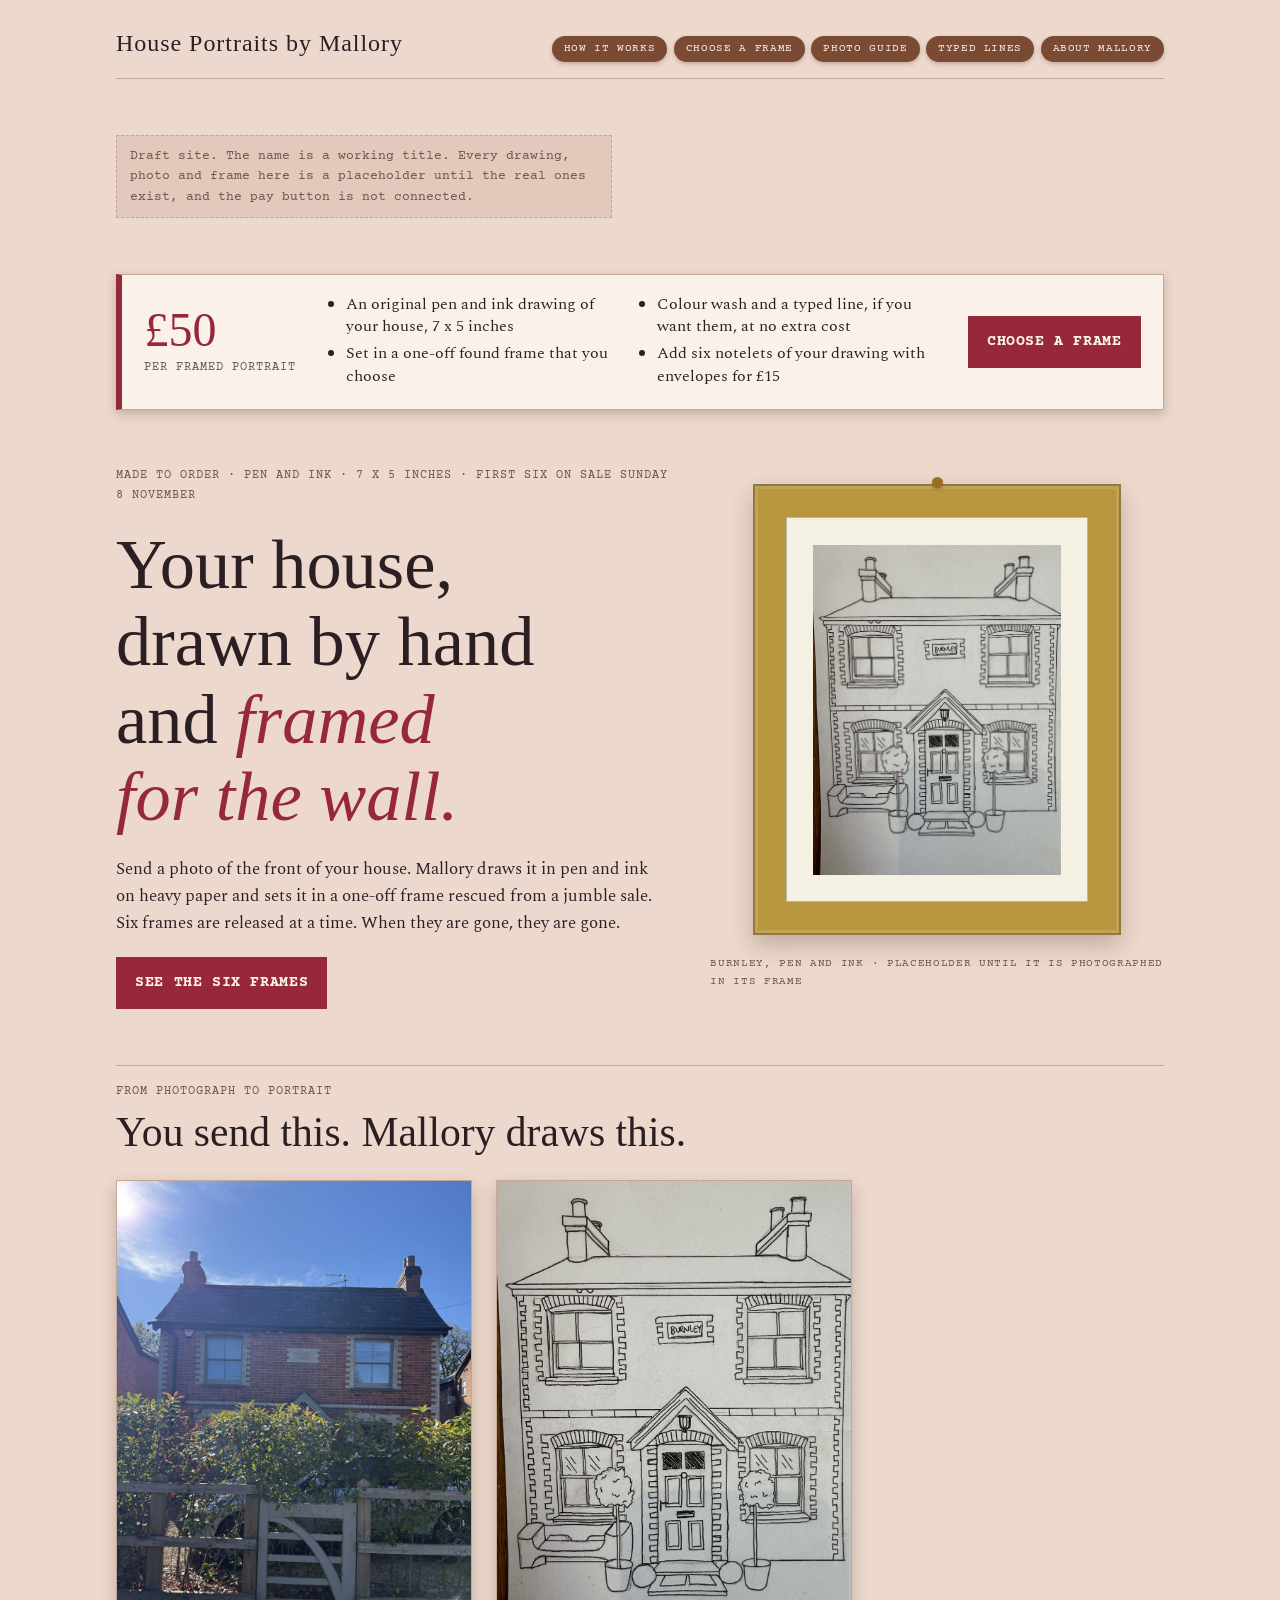
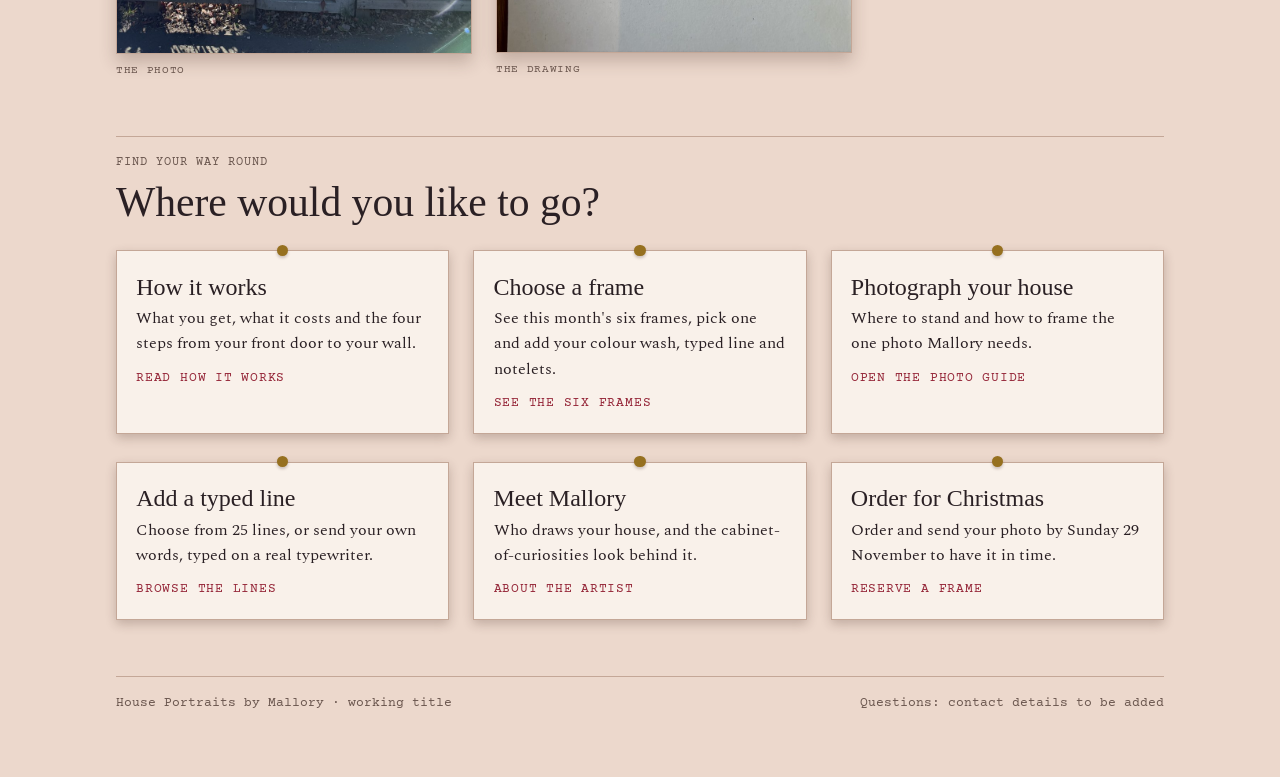
==== commit 12413b3f: "Price and value strip on every page Co-Authored-By: Claude Opus 5.5 <noreply@anthropic.com> Claude-S" ====
--- a/index.html
+++ b/index.html
@@ -22,6 +22,17 @@
   </div>
 
   <p class="note">Draft site. The name is a working title. Every drawing, photo and frame here is a placeholder until the real ones exist, and the pay button is not connected.</p>
+
+  <aside class="pricebar" aria-label="Price and what is included">
+    <div class="pb-price"><span class="price">£50</span><span class="tag">per framed portrait</span></div>
+    <ul class="pb-list">
+      <li>An original pen and ink drawing of your house, 7 x 5 inches</li>
+      <li>Set in a one-off found frame that you choose</li>
+      <li>Colour wash and a typed line, if you want them, at no extra cost</li>
+      <li>Add six notelets of your drawing with envelopes for £15</li>
+    </ul>
+    <a class="btn" href="order.html">Choose a frame</a>
+  </aside>
 
   <section class="hero">
     <div>
--- a/style.css
+++ b/style.css
@@ -130,10 +130,11 @@
 :root{color-scheme:light}
 .mast{border-bottom:1px solid var(--rule);padding-bottom:1rem}
 .mast .name{text-decoration:none;color:var(--fg)}
-.nav{display:flex;flex-wrap:wrap;gap:.35rem 1.25rem;font-family:var(--label);font-size:.82rem;letter-spacing:.06em;text-transform:uppercase}
-.nav a{color:var(--fg);text-decoration:none;padding:.2rem 0;border-bottom:2px solid transparent}
-.nav a:hover{border-bottom-color:var(--rule)}
-.nav a[aria-current="page"]{border-bottom-color:var(--accent);color:var(--accent)}
+.nav{display:flex;flex-wrap:wrap;gap:.4rem;font-family:var(--label);font-size:.68rem;letter-spacing:.06em;text-transform:uppercase}
+.nav a{--brown:#7b4a33;--brown-deep:#4f2c1c;--on-brown:#fbf1e8;background:var(--brown);color:var(--on-brown);text-decoration:none;padding:.28rem .75rem;border-radius:999px;box-shadow:0 2px 4px var(--shadow);transition:background .15s}
+.nav a:hover{background:var(--brown-deep)}
+.nav a:focus-visible{outline:2px solid var(--brass);outline-offset:3px}
+.nav a[aria-current="page"]{background:var(--brown-deep);box-shadow:0 0 0 2px var(--wall),0 0 0 4px var(--brown-deep)}
 .wrap{gap:3.5rem}
 .jump{display:grid;grid-template-columns:repeat(3,1fr);gap:1.75rem 1.5rem}
 .jump a{position:relative;display:flex;flex-direction:column;gap:.4rem;min-width:0;background:var(--card);border:1px solid var(--rule);padding:1.4rem 1.2rem 1.2rem;text-decoration:none;color:var(--fg);box-shadow:0 4px 10px var(--shadow);transition:transform .15s}
@@ -149,3 +150,13 @@
 @media (max-width:460px){.jump{grid-template-columns:1fr}}
 @media (prefers-reduced-motion:reduce){.jump a{transition:none}}
 
+
+/* price and value strip, on every page */
+.pricebar{display:grid;grid-template-columns:auto 1fr auto;gap:1rem 2rem;align-items:center;background:var(--card);border:1px solid var(--rule);border-left:6px solid var(--accent);padding:1.1rem 1.4rem;box-shadow:0 4px 10px var(--shadow)}
+.pricebar>*{min-width:0}
+.pb-price{display:flex;flex-direction:column;gap:.2rem}
+.pb-price .price{font-size:3rem;color:var(--accent)}
+.pb-list{margin:0;padding-left:1.1rem;columns:2;column-gap:2rem;font-size:.98rem;line-height:1.45}
+.pb-list li{break-inside:avoid;margin-bottom:.25rem}
+.pricebar .btn{align-self:center}
+@media (max-width:820px){.pricebar{grid-template-columns:1fr}.pb-list{columns:1}.pricebar .btn{justify-self:start}}
